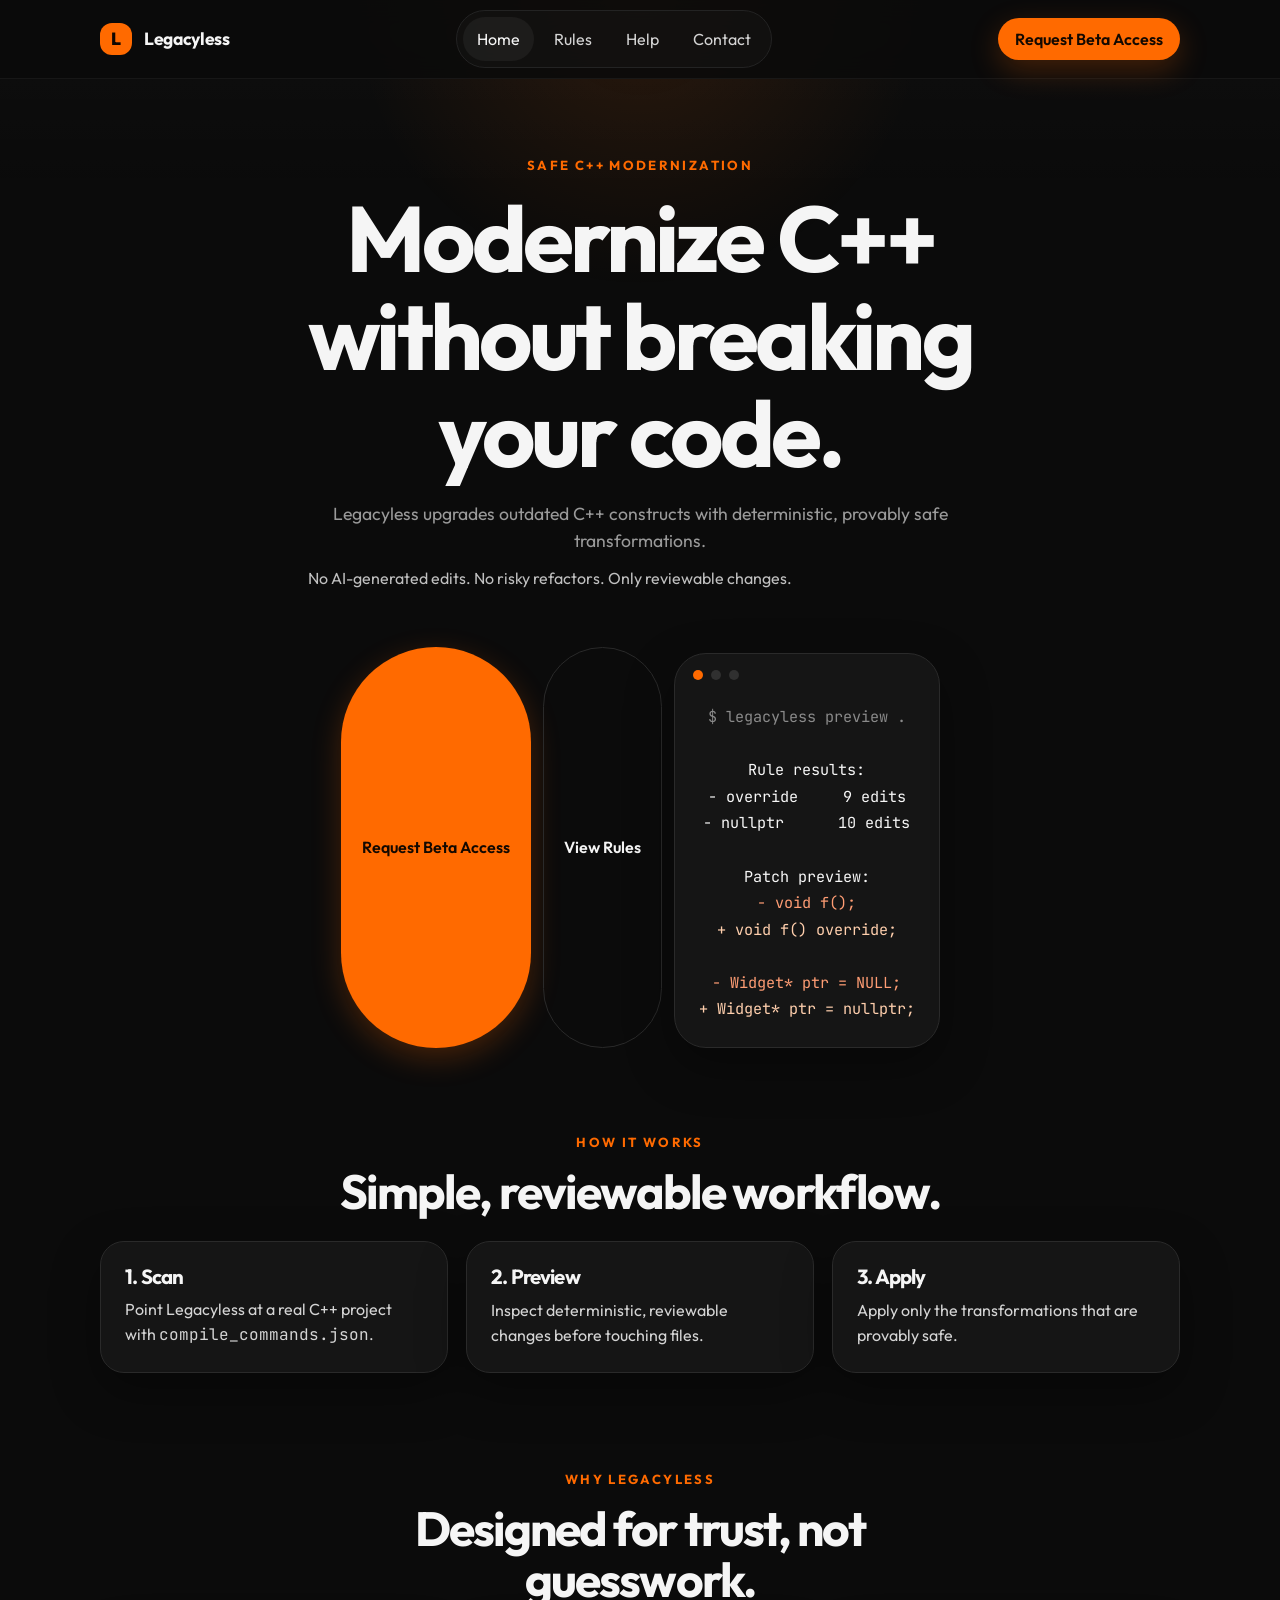
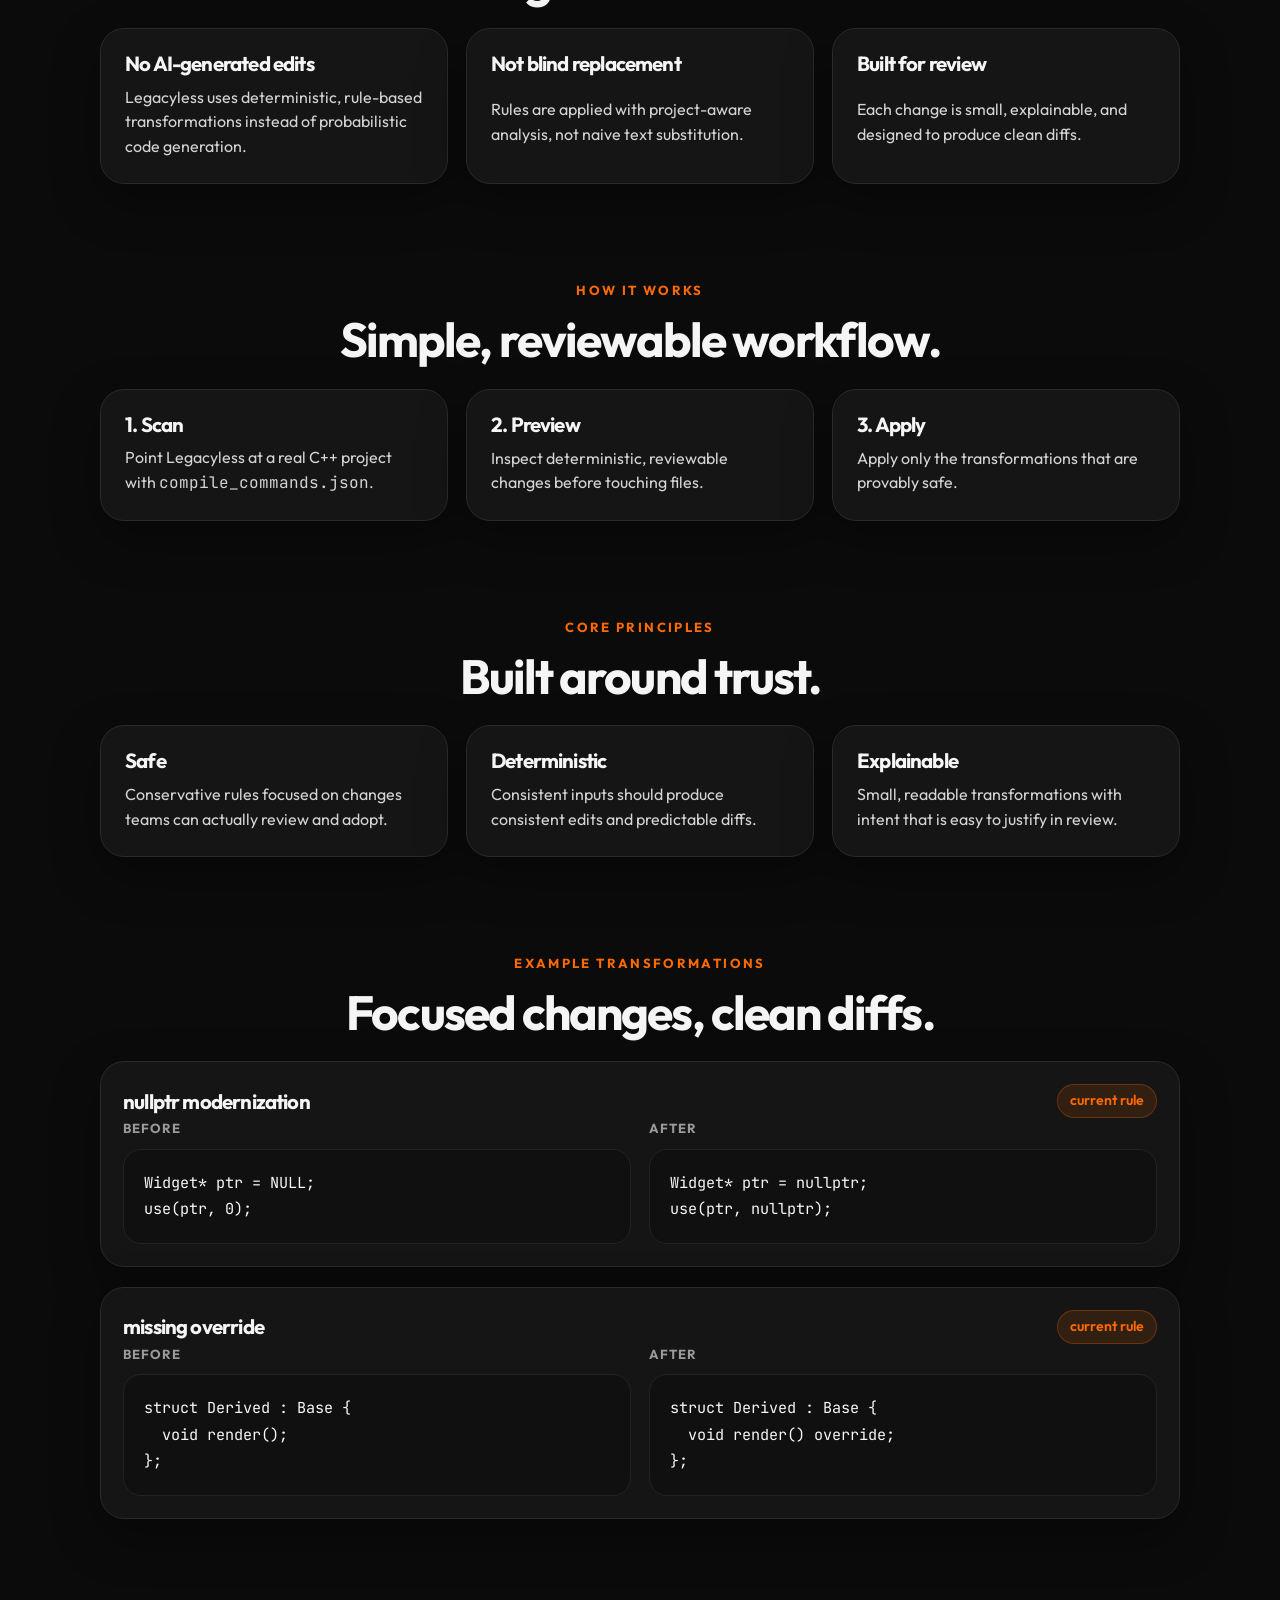
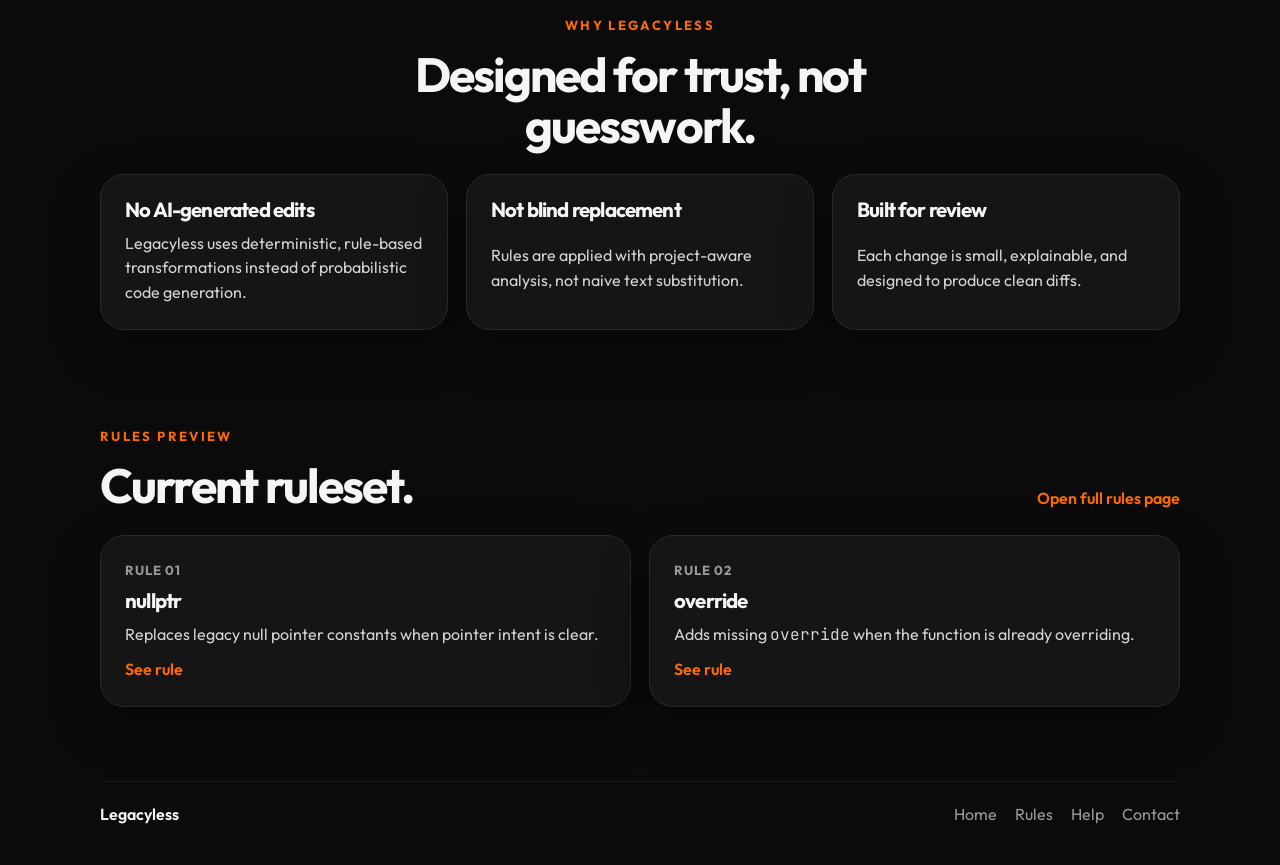
==== index.html @ 506d87e9 "remove comments." ====
<!doctype html>
<html lang="en">

<head>
  <meta charset="utf-8">
  <meta name="viewport" content="width=device-width, initial-scale=1">
  <title>Legacyless | Modernize C++ safely</title>
  <meta name="description"
    content="Legacyless delivers safe, deterministic, explainable C++ modernization for teams that care about trust.">
  <meta name="theme-color" content="#0b0b0b">
  <link rel="preconnect" href="https://fonts.googleapis.com">
  <link rel="preconnect" href="https://fonts.gstatic.com" crossorigin>
  <link
    href="https://fonts.googleapis.com/css2?family=Outfit:wght@400;500;600;700;800&family=JetBrains+Mono:wght@400;500;700&display=swap"
    rel="stylesheet">
  <link rel="stylesheet" href="styles.css">
</head>

<body>
  <div class="site-shell">
    <header class="site-header">
      <div class="container nav-row">
        <a class="brand" href="index.html" aria-label="Legacyless home">
          <span class="brand-mark">L</span>
          <span>Legacyless</span>
        </a>
        <nav class="site-nav" aria-label="Primary">
          <a aria-current="page" href="index.html">Home</a>
          <a href="rules.html">Rules</a>
          <a href="help.html">Help</a>
          <a href="contact.html">Contact</a>
        </nav>
        <a class="button button-primary button-small" href="contact.html">Request Beta Access</a>
      </div>
    </header>

    <main>
      <section class="hero section">
        <div class="container hero-wrap">
          <p class="eyebrow">Safe C++ modernization</p>
          <h1>Modernize C++ without breaking your code.</h1>
          <p class="hero-copy">
            Legacyless upgrades outdated C++ constructs with deterministic, provably safe transformations.
          </p>
          <p class="hero-subcopy">
            No AI-generated edits. No risky refactors. Only reviewable changes.
          </p>
          <div class="hero-actions">
            <div class="hero-actions">
              <a class="button button-primary" href="contact.html">Request Beta Access</a>
              <a class="button button-secondary" href="rules.html">View Rules</a>
            </div>

            <div class="hero-panel">
              <div class="hero-terminal">
                <div class="terminal-bar">
                  <span></span>
                  <span></span>
                  <span></span>
                </div>
                <pre><code><span class="code-dim">$ legacyless preview .</span>

Rule results:
- override     9 edits
- nullptr      10 edits

Patch preview:
<span class="code-remove">- void f();</span>
<span class="code-add">+ void f() override;</span>

<span class="code-remove">- Widget* ptr = NULL;</span>
<span class="code-add">+ Widget* ptr = nullptr;</span></code></pre>
              </div>
            </div>
          </div>
      </section>

      <section class="section">
        <div class="container">
          <div class="section-heading">
            <p class="eyebrow">How it works</p>
            <h2>Simple, reviewable workflow.</h2>
          </div>

          <div class="card-grid card-grid-three">
            <article class="card principle-card">
              <h3>1. Scan</h3>
              <p>Point Legacyless at a real C++ project with <code>compile_commands.json</code>.</p>
            </article>
            <article class="card principle-card">
              <h3>2. Preview</h3>
              <p>Inspect deterministic, reviewable changes before touching files.</p>
            </article>
            <article class="card principle-card">
              <h3>3. Apply</h3>
              <p>Apply only the transformations that are provably safe.</p>
            </article>
          </div>
        </div>
      </section>

      <section class="section">
        <div class="container">
          <div class="section-heading">
            <p class="eyebrow">Why Legacyless</p>
            <h2>Designed for trust, not guesswork.</h2>
          </div>

          <div class="card-grid card-grid-three">
            <article class="card principle-card">
              <h3>No AI-generated edits</h3>
              <p>Legacyless uses deterministic, rule-based transformations instead of probabilistic code generation.</p>
            </article>
            <article class="card principle-card">
              <h3>Not blind replacement</h3>
              <p>Rules are applied with project-aware analysis, not naive text substitution.</p>
            </article>
            <article class="card principle-card">
              <h3>Built for review</h3>
              <p>Each change is small, explainable, and designed to produce clean diffs.</p>
            </article>
          </div>
        </div>
      </section>

      <section class="section">
        <div class="container">
          <div class="section-heading">
            <p class="eyebrow">How it works</p>
            <h2>Simple, reviewable workflow.</h2>
          </div>

          <div class="card-grid card-grid-three">
            <article class="card principle-card">
              <h3>1. Scan</h3>
              <p>Point Legacyless at a real C++ project with <code>compile_commands.json</code>.</p>
            </article>
            <article class="card principle-card">
              <h3>2. Preview</h3>
              <p>Inspect deterministic, reviewable changes before touching files.</p>
            </article>
            <article class="card principle-card">
              <h3>3. Apply</h3>
              <p>Apply only the transformations that are provably safe.</p>
            </article>
          </div>
        </div>
      </section>

      <section class="section">
        <div class="container">
          <div class="section-heading">
            <p class="eyebrow">Core principles</p>
            <h2>Built around trust.</h2>
          </div>

          <div class="card-grid card-grid-three">
            <article class="card principle-card">
              <h3>Safe</h3>
              <p>Conservative rules focused on changes teams can actually review and adopt.</p>
            </article>
            <article class="card principle-card">
              <h3>Deterministic</h3>
              <p>Consistent inputs should produce consistent edits and predictable diffs.</p>
            </article>
            <article class="card principle-card">
              <h3>Explainable</h3>
              <p>Small, readable transformations with intent that is easy to justify in review.</p>
            </article>
          </div>
        </div>
      </section>

      <section class="section">
        <div class="container">
          <div class="section-heading">
            <p class="eyebrow">Example transformations</p>
            <h2>Focused changes, clean diffs.</h2>
          </div>

          <div class="example-stack">
            <article class="code-card">
              <div class="code-card-head">
                <h3>nullptr modernization</h3>
                <span class="pill">current rule</span>
              </div>
              <div class="split-code">
                <div>
                  <p class="code-label">Before</p>
                  <pre><code>Widget* ptr = NULL;
use(ptr, 0);</code></pre>
                </div>
                <div>
                  <p class="code-label">After</p>
                  <pre><code>Widget* ptr = nullptr;
use(ptr, nullptr);</code></pre>
                </div>
              </div>
            </article>

            <article class="code-card">
              <div class="code-card-head">
                <h3>missing override</h3>
                <span class="pill">current rule</span>
              </div>
              <div class="split-code">
                <div>
                  <p class="code-label">Before</p>
                  <pre><code>struct Derived : Base {
  void render();
};</code></pre>
                </div>
                <div>
                  <p class="code-label">After</p>
                  <pre><code>struct Derived : Base {
  void render() override;
};</code></pre>
                </div>
              </div>
            </article>
          </div>
        </div>
      </section>

      <section class="section">
        <div class="container">
          <div class="section-heading">
            <p class="eyebrow">Why Legacyless</p>
            <h2>Designed for trust, not guesswork.</h2>
          </div>

          <div class="card-grid card-grid-three">
            <article class="card principle-card">
              <h3>No AI-generated edits</h3>
              <p>Legacyless uses deterministic, rule-based transformations instead of probabilistic code generation.</p>
            </article>
            <article class="card principle-card">
              <h3>Not blind replacement</h3>
              <p>Rules are applied with project-aware analysis, not naive text substitution.</p>
            </article>
            <article class="card principle-card">
              <h3>Built for review</h3>
              <p>Each change is small, explainable, and designed to produce clean diffs.</p>
            </article>
          </div>
        </div>
      </section>

      <section class="section">
        <div class="container">
          <div class="section-heading section-heading-row">
            <div>
              <p class="eyebrow">Rules preview</p>
              <h2>Current ruleset.</h2>
            </div>
            <a class="text-link" href="rules.html">Open full rules page</a>
          </div>

          <div class="card-grid card-grid-two">
            <article class="card rule-card">
              <p class="rule-kicker">Rule 01</p>
              <h3>nullptr</h3>
              <p>Replaces legacy null pointer constants when pointer intent is clear.</p>
              <a class="text-link" href="rules.html">See rule</a>
            </article>
            <article class="card rule-card">
              <p class="rule-kicker">Rule 02</p>
              <h3>override</h3>
              <p>Adds missing <code>override</code> when the function is already overriding.</p>
              <a class="text-link" href="rules.html">See rule</a>
            </article>
          </div>
        </div>
      </section>
    </main>

    <footer class="site-footer">
      <div class="container footer-row">
        <p>Legacyless</p>
        <div class="footer-links">
          <a href="index.html">Home</a>
          <a href="rules.html">Rules</a>
          <a href="help.html">Help</a>
          <a href="contact.html">Contact</a>
        </div>
      </div>
    </footer>
  </div>
</body>

</html>
---- styles.css ----
:root {
  color-scheme: dark;
  --bg: #0b0b0b;
  --bg-soft: #121212;
  --panel: #151515;
  --panel-strong: #1b1b1b;
  --border: #2a2a2a;
  --border-soft: #232323;
  --text: #f5f5f5;
  --text-soft: #d4d4d4;
  --muted: #9a9a9a;
  --accent: #ff6a00;
  --accent-soft: rgba(255, 106, 0, 0.12);
  --accent-border: rgba(255, 106, 0, 0.28);
  --shadow: 0 18px 48px rgba(0, 0, 0, 0.35);
  --radius-xl: 32px;
  --radius-lg: 24px;
  --radius-md: 18px;
  --radius-sm: 14px;
  --container: min(1080px, calc(100vw - 40px));
}

*,
*::before,
*::after {
  box-sizing: border-box;
}

html {
  scroll-behavior: smooth;
}

body {
  margin: 0;
  min-width: 320px;
  background: var(--bg);
  color: var(--text);
  font-family: "Outfit", "Segoe UI", sans-serif;
  line-height: 1.55;
}

body::before {
  content: "";
  position: fixed;
  inset: 0;
  pointer-events: none;
  background:
    radial-gradient(circle at top center, rgba(255, 106, 0, 0.12), transparent 26%),
    linear-gradient(180deg, rgba(255, 255, 255, 0.02), transparent 22%);
  z-index: -1;
}

a {
  color: inherit;
  text-decoration: none;
  transition: color 160ms ease, background-color 160ms ease, border-color 160ms ease, transform 160ms ease, box-shadow 160ms ease;
}

code,
pre {
  font-family: "JetBrains Mono", Consolas, monospace;
  font-variant-ligatures: none;
}

.site-shell {
  min-height: 100vh;
}

.container {
  width: var(--container);
  margin: 0 auto;
}

.section {
  padding: 48px 0;
}

.site-header {
  position: sticky;
  top: 0;
  z-index: 30;
  background: rgba(11, 11, 11, 0.88);
  backdrop-filter: blur(14px);
  border-bottom: 1px solid rgba(255, 255, 255, 0.05);
}

.nav-row {
  display: flex;
  align-items: center;
  justify-content: space-between;
  gap: 24px;
  min-height: 78px;
}

.brand {
  display: inline-flex;
  align-items: center;
  gap: 12px;
  font-weight: 700;
  font-size: 1.1rem;
  letter-spacing: -0.02em;
}

.brand-mark {
  display: inline-grid;
  place-items: center;
  width: 2rem;
  height: 2rem;
  border-radius: 12px;
  background: var(--accent);
  color: #100700;
  font-weight: 800;
}

.site-nav {
  display: flex;
  align-items: center;
  gap: 6px;
  padding: 6px;
  border: 1px solid var(--border-soft);
  border-radius: 999px;
  background: rgba(255, 255, 255, 0.02);
}

.site-nav a {
  padding: 10px 14px;
  border-radius: 999px;
  color: var(--text-soft);
}

.site-nav a:hover,
.site-nav a[aria-current="page"] {
  background: rgba(255, 255, 255, 0.05);
  color: var(--text);
}

.button {
  display: inline-flex;
  align-items: center;
  justify-content: center;
  min-height: 50px;
  padding: 0 20px;
  border-radius: 999px;
  border: 1px solid transparent;
  font-weight: 600;
}

.button:hover {
  transform: translateY(-1px);
}

.button-small {
  min-height: 42px;
  padding: 0 16px;
}

.button-primary {
  background: var(--accent);
  color: #130900;
  box-shadow: 0 10px 30px rgba(255, 106, 0, 0.24);
}

.button-primary:hover {
  box-shadow: 0 14px 36px rgba(255, 106, 0, 0.3);
}

.button-secondary {
  background: transparent;
  color: var(--text);
  border-color: var(--border);
}

.button-secondary:hover {
  border-color: var(--accent-border);
  background: rgba(255, 255, 255, 0.03);
}

.hero {
  padding: 76px 0 36px;
}

.hero-wrap,
.page-hero-inner {
  max-width: 820px;
  margin: 0 auto;
  text-align: center;
}

.hero-subcopy {
  margin-top: 0.75rem;
  max-width: 40rem;
  opacity: 0.9;
}

.page-hero {
  padding: 72px 0 28px;
}

.eyebrow {
  margin: 0 0 14px;
  color: var(--accent);
  font-size: 0.82rem;
  font-weight: 700;
  letter-spacing: 0.18em;
  text-transform: uppercase;
}

h1,
h2,
h3 {
  margin: 0;
  line-height: 1.05;
  letter-spacing: -0.04em;
}

h1 {
  font-size: clamp(3.3rem, 8vw, 5.8rem);
}

h2 {
  font-size: clamp(2rem, 5vw, 3rem);
}

h3 {
  font-size: 1.28rem;
}

p {
  margin: 0;
  color: var(--text-soft);
}

.hero-copy,
.page-copy {
  max-width: 620px;
  margin: 18px auto 0;
  font-size: 1.1rem;
  color: var(--muted);
}

.hero-actions {
  display: flex;
  justify-content: center;
  flex-wrap: wrap;
  gap: 12px;
  margin-top: 28px;
}

.hero-panel {
  margin-top: 34px;
}

.hero-terminal,
.code-card,
.card,
.tabs-shell,
.tab-panel,
.mini-card,
.bullet-card {
  border: 1px solid var(--border);
  background: var(--panel);
  box-shadow: var(--shadow);
}

.hero-terminal,
.card,
.tabs-shell,
.tab-panel {
  border-radius: var(--radius-xl);
}

.terminal-bar {
  display: flex;
  gap: 8px;
  padding: 16px 18px 0;
}

.terminal-bar span {
  width: 10px;
  height: 10px;
  border-radius: 999px;
  background: #303030;
}

.terminal-bar span:first-child {
  background: var(--accent);
}

pre {
  margin: 0;
  padding: 24px;
  overflow: auto;
  color: #f7f7f7;
  font-size: 0.95rem;
  line-height: 1.75;
}

.code-dim {
  color: #8a8a8a;
}

.code-remove {
  color: #ff9d74;
}

.code-add {
  color: #ffcfad;
}

.section-heading {
  max-width: 660px;
  margin: 0 auto 24px;
  text-align: center;
}

.section-heading-row {
  display: flex;
  align-items: end;
  justify-content: space-between;
  gap: 16px;
  max-width: none;
  text-align: left;
}

.text-link {
  color: var(--accent);
  font-weight: 600;
}

.text-link:hover {
  color: #ff8b3d;
}

.card-grid,
.split-code,
.mini-grid,
.contact-grid,
.stack-grid,
.bullet-grid {
  display: grid;
  gap: 18px;
}

.card-grid-three,
.mini-grid,
.bullet-grid {
  grid-template-columns: repeat(3, minmax(0, 1fr));
}

.card-grid-two,
.contact-grid,
.split-code {
  grid-template-columns: repeat(2, minmax(0, 1fr));
}

.card,
.content-card,
.contact-card {
  padding: 24px;
  border-radius: var(--radius-lg);
}

.principle-card,
.rule-card,
.contact-card,
.content-card {
  display: grid;
  gap: 10px;
}

.card:hover,
.mini-card:hover,
.bullet-card:hover,
.tab-button:hover {
  border-color: var(--accent-border);
}

.example-stack {
  display: grid;
  gap: 20px;
}

.code-card {
  padding: 22px;
  border-radius: var(--radius-lg);
}

.code-card-head,
.tab-panel-head,
.content-card-head,
.footer-row {
  display: flex;
  align-items: center;
  justify-content: space-between;
  gap: 12px;
}

.pill {
  display: inline-flex;
  align-items: center;
  min-height: 34px;
  padding: 0 12px;
  border-radius: 999px;
  background: var(--accent-soft);
  border: 1px solid var(--accent-border);
  color: var(--accent);
  font-size: 0.88rem;
  font-weight: 600;
}

.code-label,
.mini-label,
.rule-kicker {
  color: var(--muted);
  font-size: 0.82rem;
  font-weight: 700;
  letter-spacing: 0.08em;
  text-transform: uppercase;
}

.code-card pre,
.command-block pre {
  margin-top: 10px;
  padding: 20px;
  border-radius: var(--radius-md);
  background: #101010;
  border: 1px solid #232323;
}

.split-code > div,
.command-block {
  min-width: 0;
}

.tabs-shell {
  padding: 18px;
}

.tab-list {
  display: flex;
  gap: 10px;
  margin-bottom: 18px;
}

.tab-button {
  appearance: none;
  border: 1px solid var(--border);
  background: var(--bg-soft);
  color: var(--text-soft);
  padding: 12px 18px;
  border-radius: 999px;
  font: inherit;
  font-weight: 600;
  cursor: pointer;
  transition: color 160ms ease, background-color 160ms ease, border-color 160ms ease;
}

.tab-button.is-active {
  background: var(--accent);
  border-color: var(--accent);
  color: #130900;
}

.tab-panel {
  padding: 26px;
}

.tab-panel:not(.is-active) {
  display: none;
}

.tab-copy {
  max-width: 640px;
  margin: 12px 0 20px;
}

.mini-card,
.bullet-card {
  padding: 18px;
  border-radius: var(--radius-md);
  background: var(--panel-strong);
}

.site-footer {
  padding: 26px 0 38px;
}

.footer-row {
  padding-top: 20px;
  border-top: 1px solid rgba(255, 255, 255, 0.06);
}

.footer-row p {
  color: var(--text);
  font-weight: 600;
}

.footer-links {
  display: flex;
  flex-wrap: wrap;
  gap: 18px;
}

.footer-links a {
  color: var(--muted);
}

.footer-links a:hover {
  color: var(--text);
}

@media (max-width: 920px) {
  .nav-row,
  .section-heading-row,
  .code-card-head,
  .tab-panel-head,
  .content-card-head,
  .footer-row {
    flex-direction: column;
    align-items: flex-start;
  }

  .nav-row {
    padding: 14px 0;
  }

  .site-nav {
    width: 100%;
    justify-content: center;
  }

  .card-grid-three,
  .card-grid-two,
  .contact-grid,
  .split-code,
  .mini-grid,
  .bullet-grid {
    grid-template-columns: 1fr;
  }
}

@media (max-width: 620px) {
  :root {
    --container: min(1080px, calc(100vw - 24px));
  }

  .hero,
  .page-hero {
    padding-top: 56px;
  }

  .section {
    padding: 34px 0;
  }

  .site-nav {
    flex-wrap: wrap;
  }

  .site-nav a {
    padding: 9px 12px;
  }

  .card,
  .code-card,
  .tab-panel,
  .tabs-shell {
    padding: 18px;
  }

  .tab-list {
    flex-wrap: wrap;
  }
}
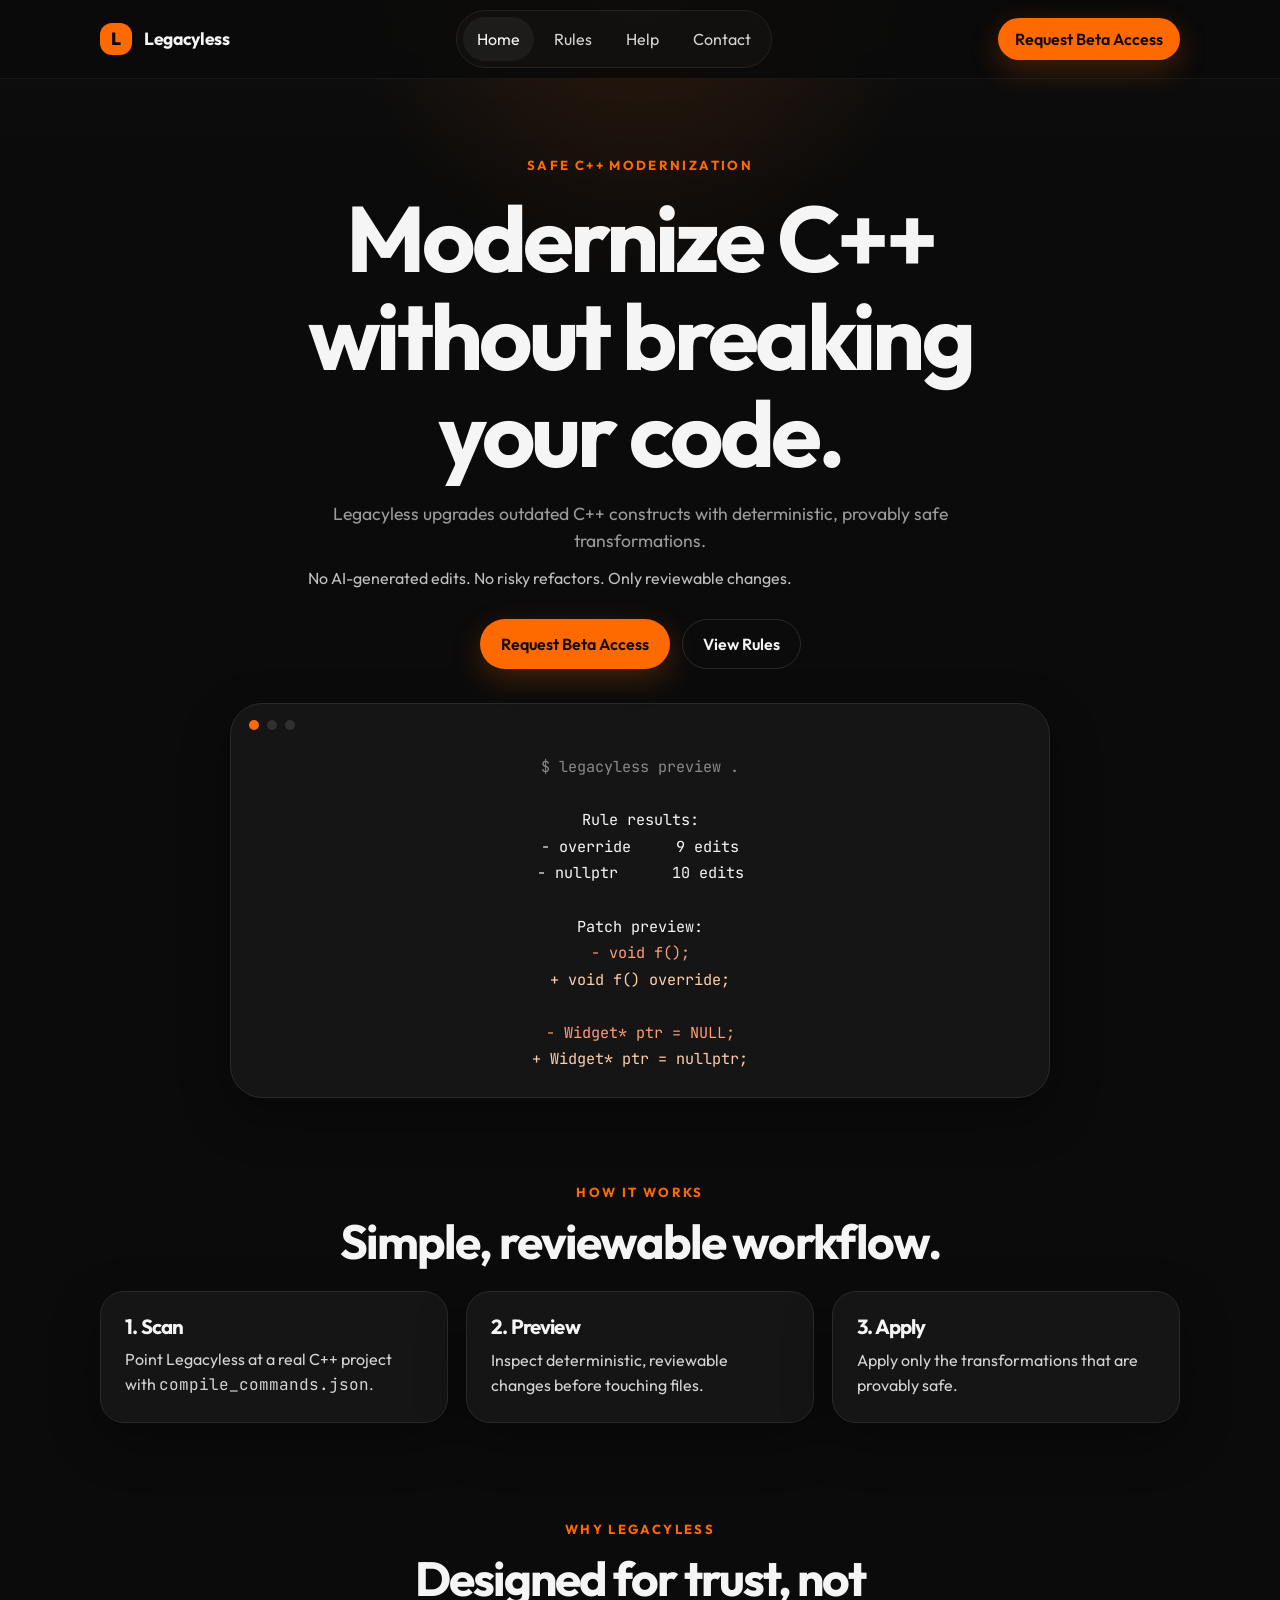
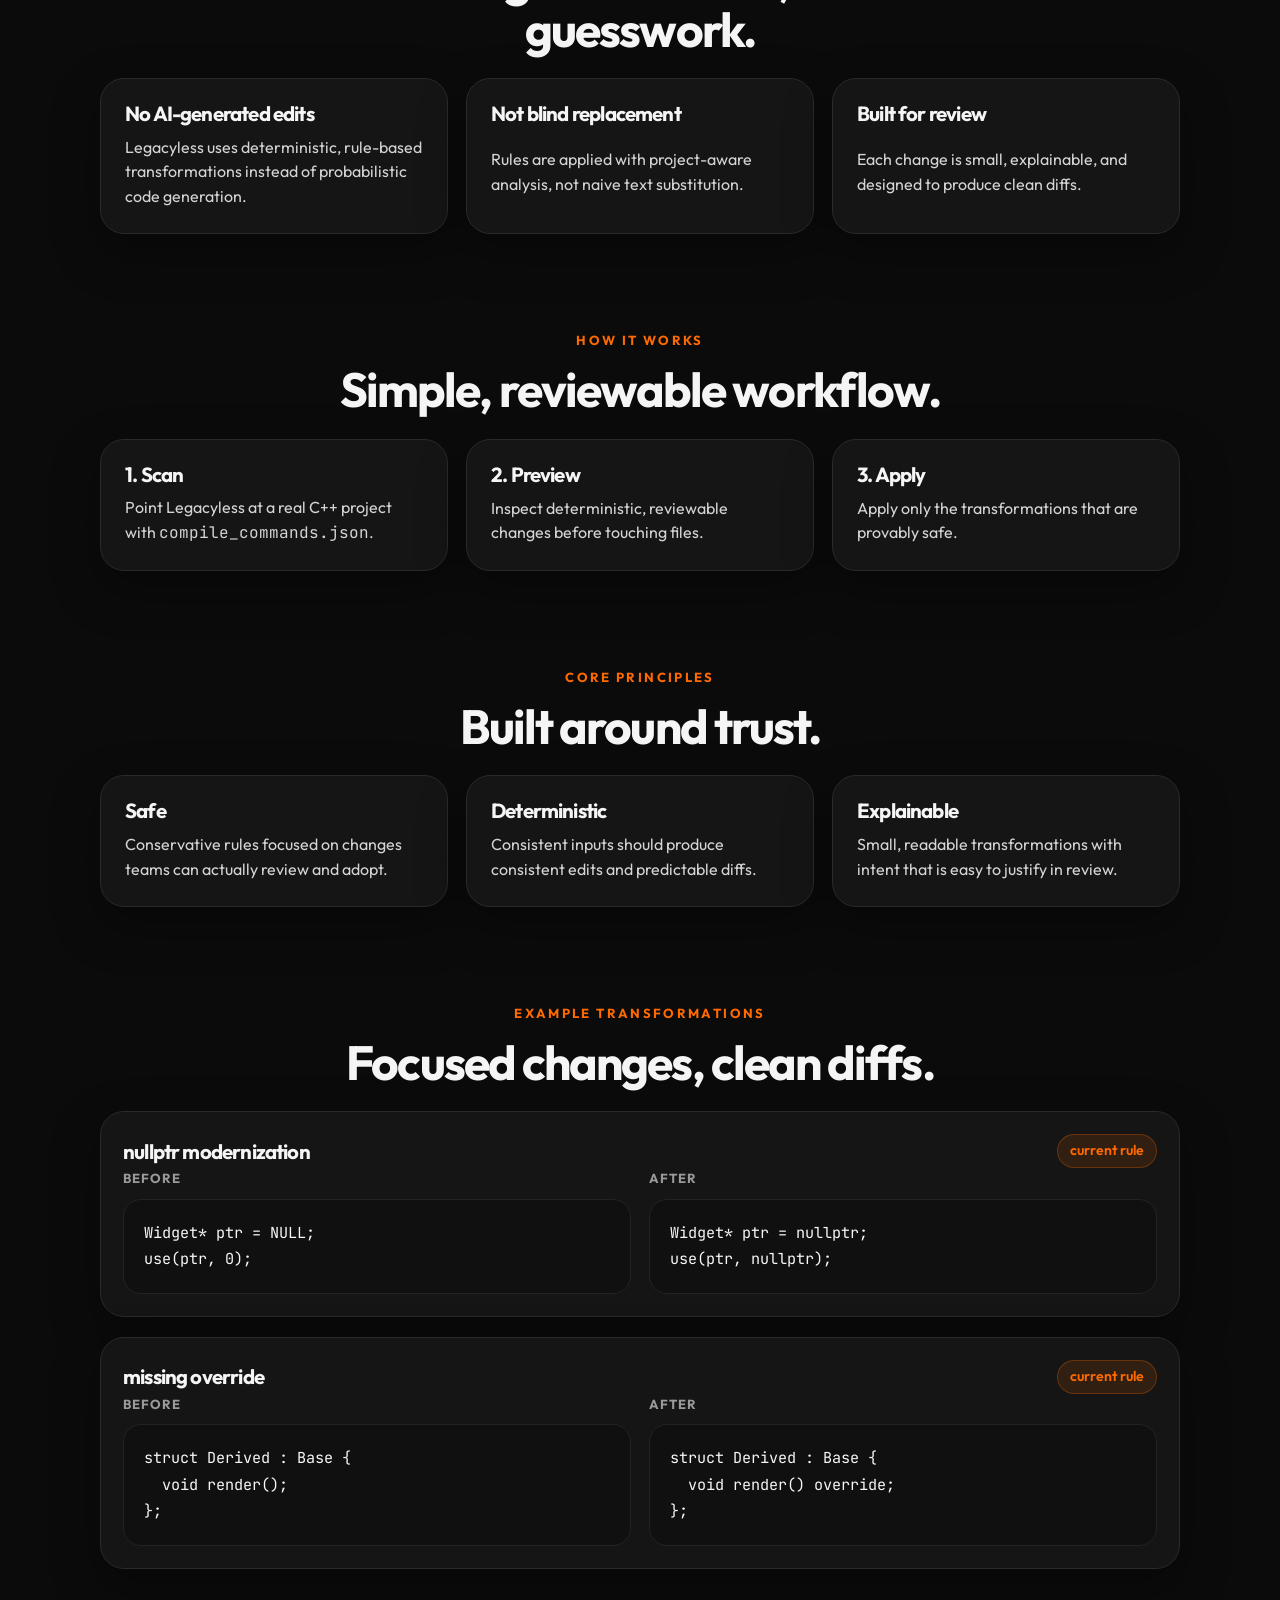
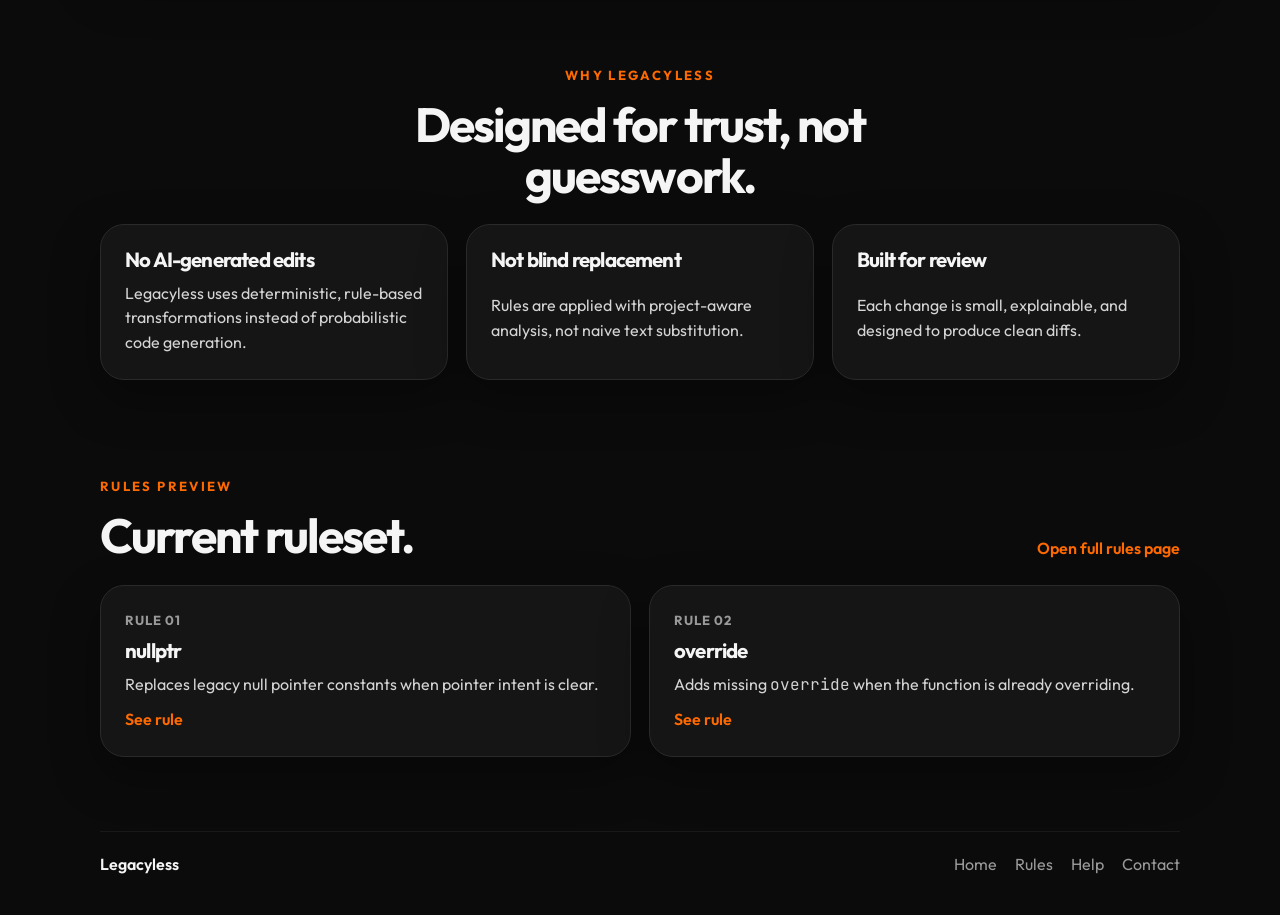
==== commit f9d53b3b: "Update broken div." ====
--- a/index.html
+++ b/index.html
@@ -45,20 +45,20 @@
           <p class="hero-subcopy">
             No AI-generated edits. No risky refactors. Only reviewable changes.
           </p>
+
           <div class="hero-actions">
-            <div class="hero-actions">
-              <a class="button button-primary" href="contact.html">Request Beta Access</a>
-              <a class="button button-secondary" href="rules.html">View Rules</a>
-            </div>
-
-            <div class="hero-panel">
-              <div class="hero-terminal">
-                <div class="terminal-bar">
-                  <span></span>
-                  <span></span>
-                  <span></span>
-                </div>
-                <pre><code><span class="code-dim">$ legacyless preview .</span>
+            <a class="button button-primary" href="contact.html">Request Beta Access</a>
+            <a class="button button-secondary" href="rules.html">View Rules</a>
+          </div>
+
+          <div class="hero-panel">
+            <div class="hero-terminal">
+              <div class="terminal-bar">
+                <span></span>
+                <span></span>
+                <span></span>
+              </div>
+              <pre><code><span class="code-dim">$ legacyless preview .</span>
 
 Rule results:
 - override     9 edits
@@ -70,9 +70,9 @@
 
 <span class="code-remove">- Widget* ptr = NULL;</span>
 <span class="code-add">+ Widget* ptr = nullptr;</span></code></pre>
-              </div>
             </div>
           </div>
+        </div>
       </section>
 
       <section class="section">
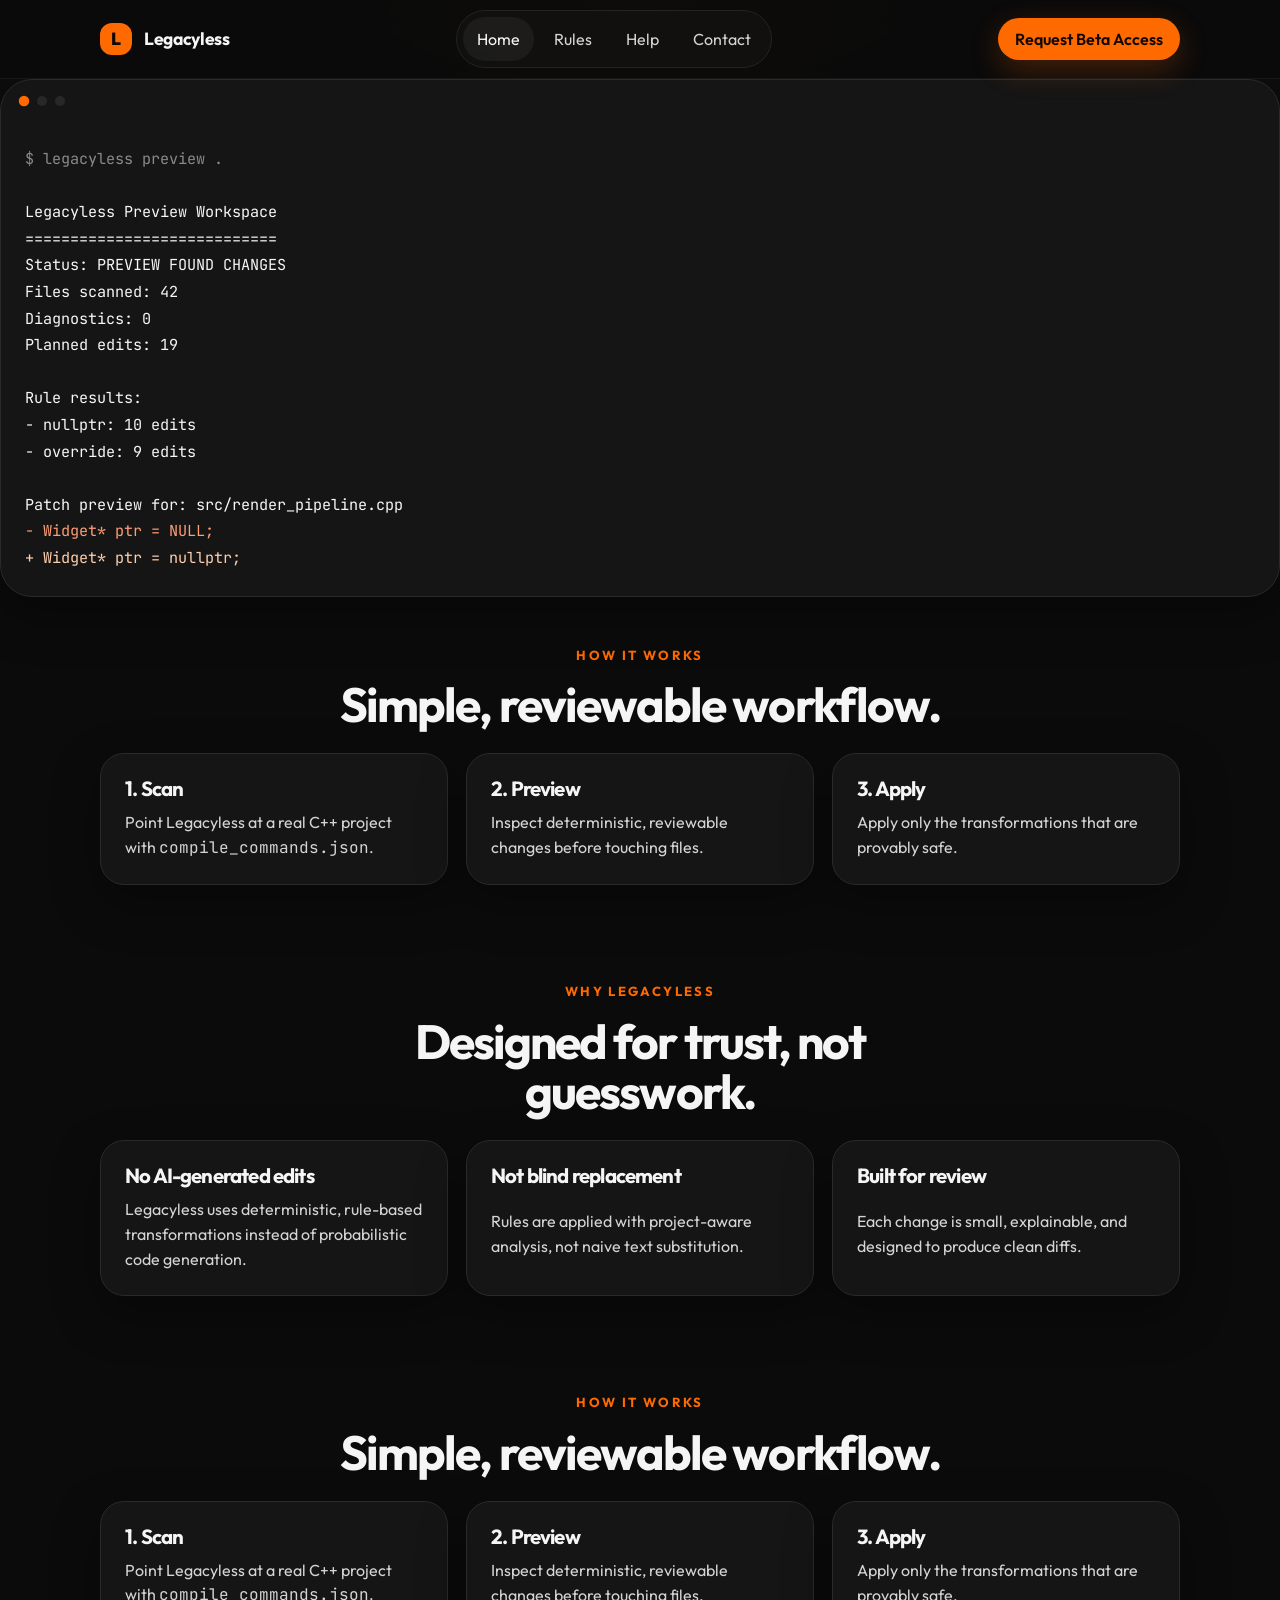
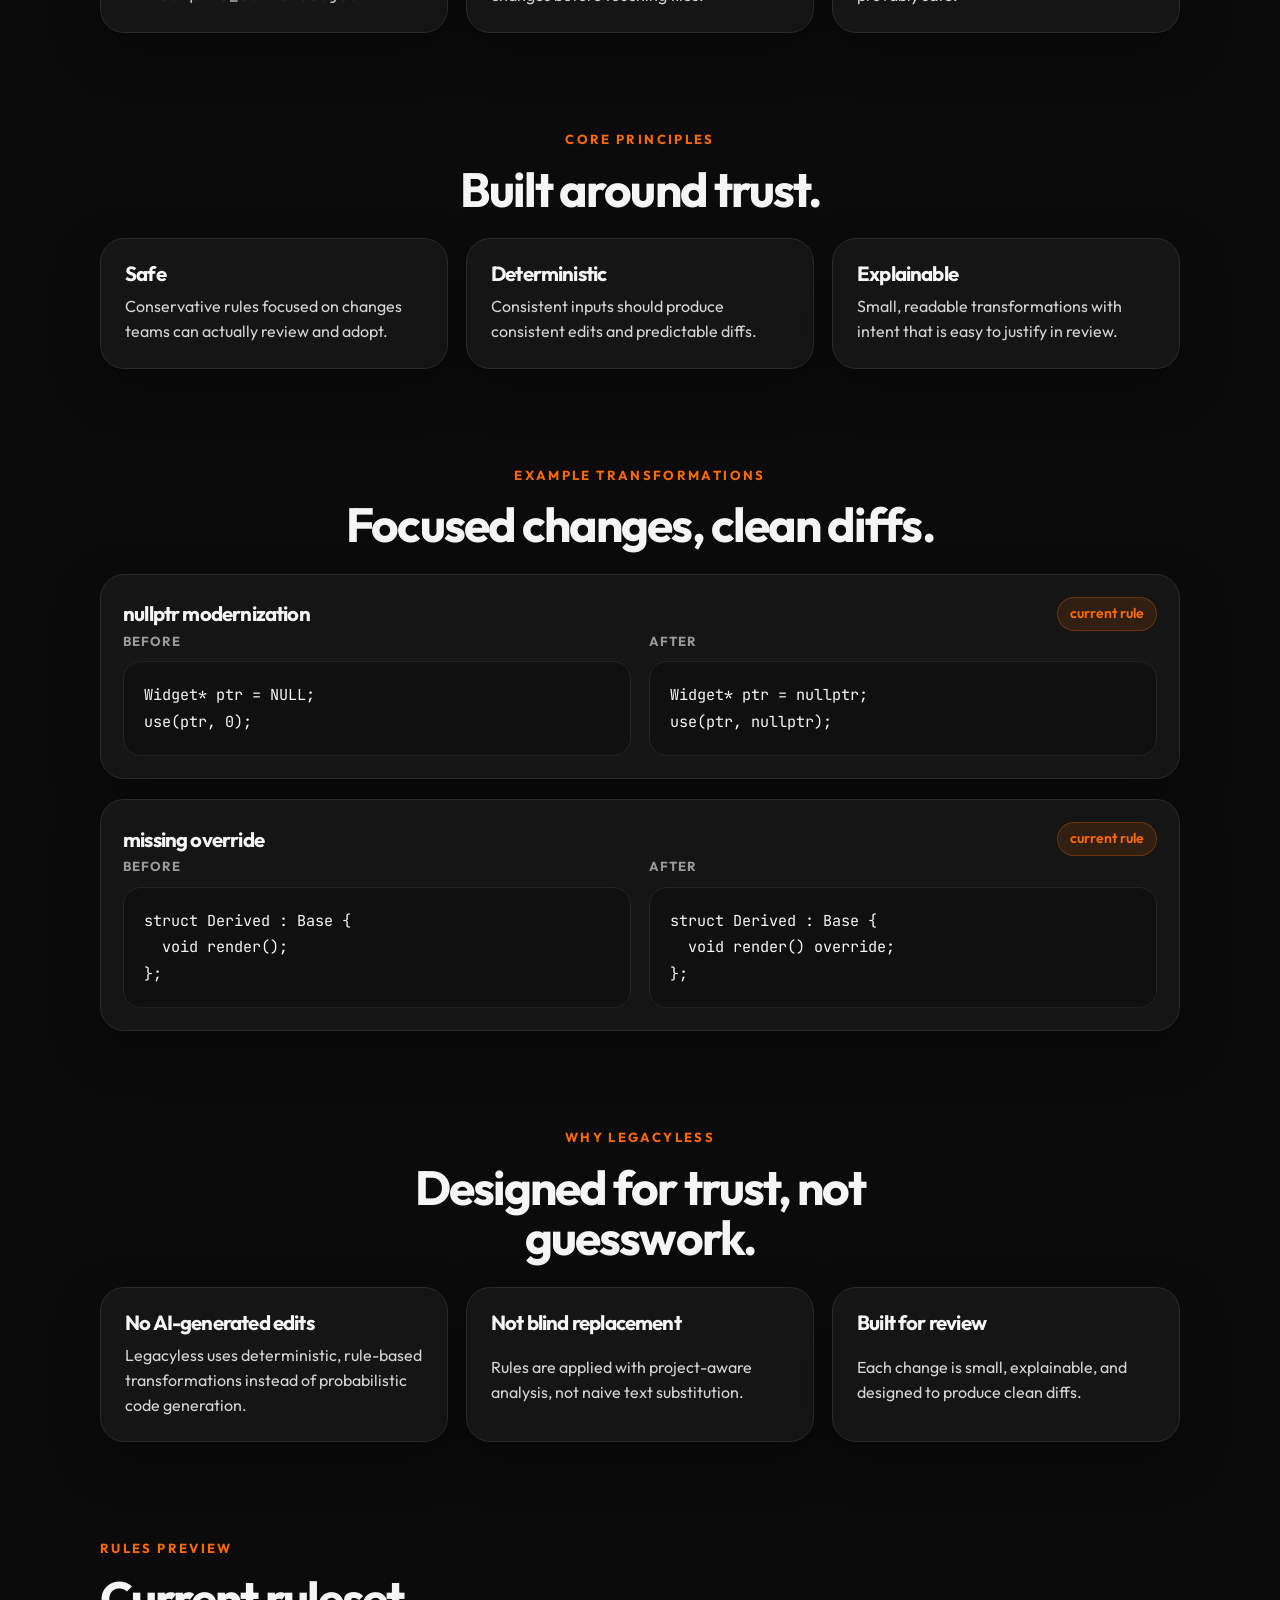
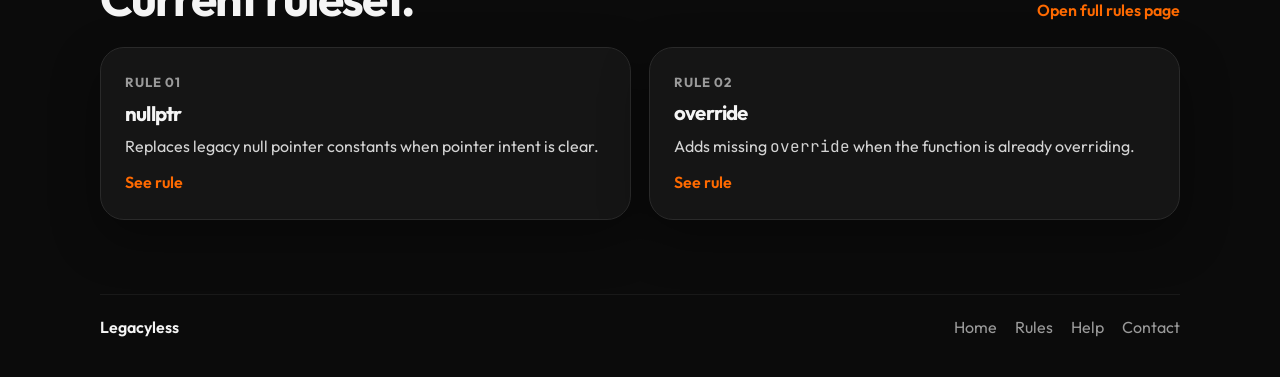
==== commit 1e2415c4: "Add live sliding window with previous." ====
--- a/index.html
+++ b/index.html
@@ -35,45 +35,65 @@
     </header>
 
     <main>
-      <section class="hero section">
-        <div class="container hero-wrap">
-          <p class="eyebrow">Safe C++ modernization</p>
-          <h1>Modernize C++ without breaking your code.</h1>
-          <p class="hero-copy">
-            Legacyless upgrades outdated C++ constructs with deterministic, provably safe transformations.
-          </p>
-          <p class="hero-subcopy">
-            No AI-generated edits. No risky refactors. Only reviewable changes.
-          </p>
-
-          <div class="hero-actions">
-            <a class="button button-primary" href="contact.html">Request Beta Access</a>
-            <a class="button button-secondary" href="rules.html">View Rules</a>
-          </div>
-
-          <div class="hero-panel">
-            <div class="hero-terminal">
-              <div class="terminal-bar">
-                <span></span>
-                <span></span>
-                <span></span>
-              </div>
-              <pre><code><span class="code-dim">$ legacyless preview .</span>
+      <div class="hero-terminal">
+        <div class="terminal-bar">
+          <span class="terminal-dot is-active" data-dot="0"></span>
+          <span class="terminal-dot" data-dot="1"></span>
+          <span class="terminal-dot" data-dot="2"></span>
+        </div>
+
+        <div class="terminal-slides">
+          <div class="terminal-slide is-active" data-slide="0">
+            <pre><code><span class="code-dim">$ legacyless preview .</span>
+
+Legacyless Preview Workspace
+============================
+Status: PREVIEW FOUND CHANGES
+Files scanned: 42
+Diagnostics: 0
+Planned edits: 19
 
 Rule results:
-- override     9 edits
-- nullptr      10 edits
-
-Patch preview:
-<span class="code-remove">- void f();</span>
-<span class="code-add">+ void f() override;</span>
-
+- nullptr: 10 edits
+- override: 9 edits
+
+Patch preview for: src/render_pipeline.cpp
 <span class="code-remove">- Widget* ptr = NULL;</span>
 <span class="code-add">+ Widget* ptr = nullptr;</span></code></pre>
-            </div>
-          </div>
-        </div>
-      </section>
+          </div>
+
+          <div class="terminal-slide" data-slide="1">
+            <pre><code><span class="code-dim">$ legacyless apply src/render_pipeline.cpp --report-json</span>
+
+Legacyless Apply Current File
+=============================
+Status: APPLY SUCCESS
+File: src/render_pipeline.cpp
+Diagnostics: 0
+Applied edits: 4
+Verification: clean
+
+Rule results:
+- override: 3 edits
+- nullptr: 1 edit
+
+JSON report used for summary output.</code></pre>
+          </div>
+
+          <div class="terminal-slide" data-slide="2">
+            <pre><code><span class="code-dim">// deterministic, reviewable diff</span>
+struct Renderer : BaseRenderer {
+<span class="code-remove">-   void flush();</span>
+<span class="code-add">+   void flush() override;</span>
+};
+
+<span class="code-remove">- Connection* current = NULL;</span>
+<span class="code-add">+ Connection* current = nullptr;</span>
+
+<span class="code-dim">// same input -> same output</span></code></pre>
+          </div>
+        </div>
+      </div>
 
       <section class="section">
         <div class="container">
@@ -286,6 +306,8 @@
       </div>
     </footer>
   </div>
+
+  <script src="script.js"></script>
 </body>
 
 </html>
--- a/styles.css
+++ b/styles.css
@@ -192,6 +192,55 @@
   opacity: 0.9;
 }
 
+.hero-terminal {
+  position: relative;
+}
+
+.terminal-bar {
+  display: flex;
+  gap: 0.5rem;
+  align-items: center;
+  margin-bottom: 1rem;
+}
+
+.terminal-dot {
+  width: 0.7rem;
+  height: 0.7rem;
+  border-radius: 999px;
+  background: #3a3a3a;
+  opacity: 0.7;
+  transition: opacity 0.2s ease, transform 0.2s ease, background 0.2s ease;
+}
+
+.terminal-dot.is-active {
+  background: #ff7a00;
+  opacity: 1;
+  transform: scale(1.05);
+}
+
+.terminal-slides {
+  position: relative;
+  min-height: 320px;
+}
+
+.terminal-slide {
+  position: absolute;
+  inset: 0;
+  opacity: 0;
+  pointer-events: none;
+  transition: opacity 0.35s ease;
+}
+
+.terminal-slide.is-active {
+  display: block;
+}
+
+.terminal-slide.is-active {
+  opacity: 1;
+  pointer-events: auto;
+  position: relative;
+}
+
 .page-hero {
   padding: 72px 0 28px;
 }
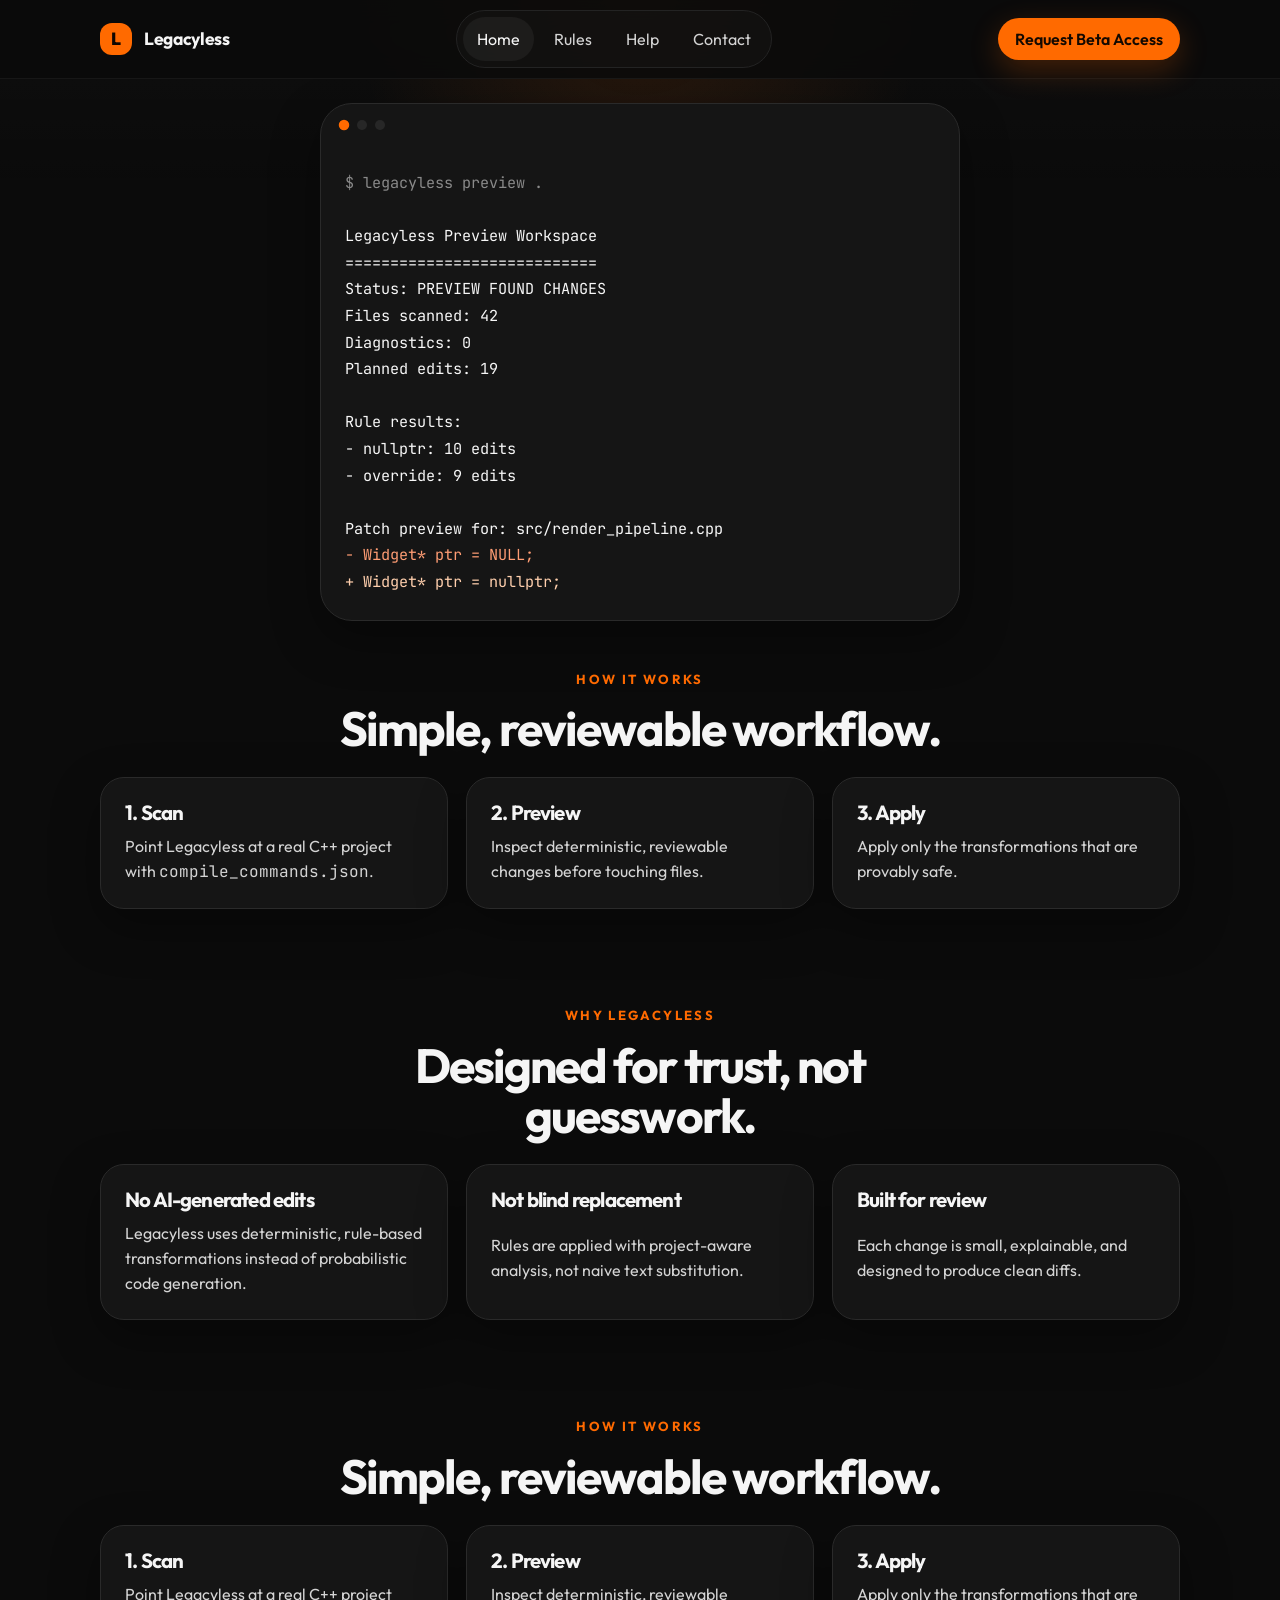
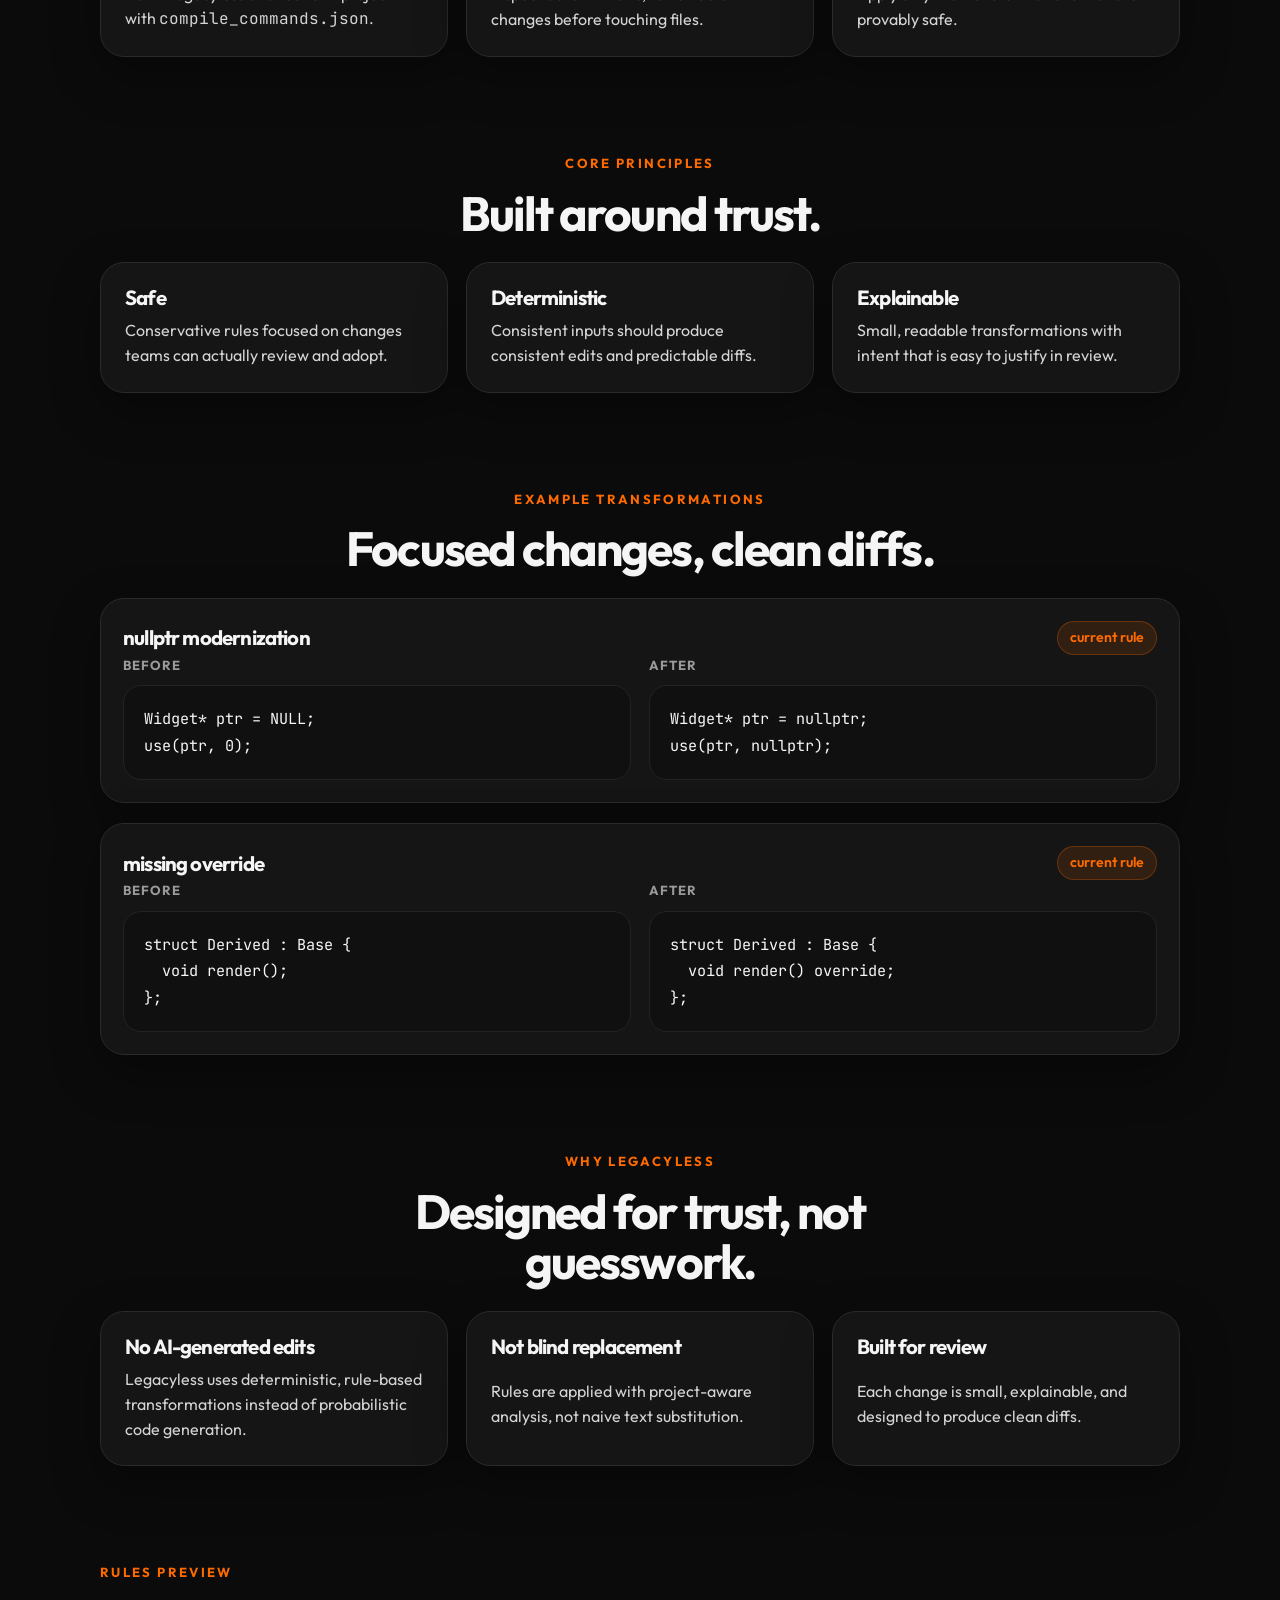
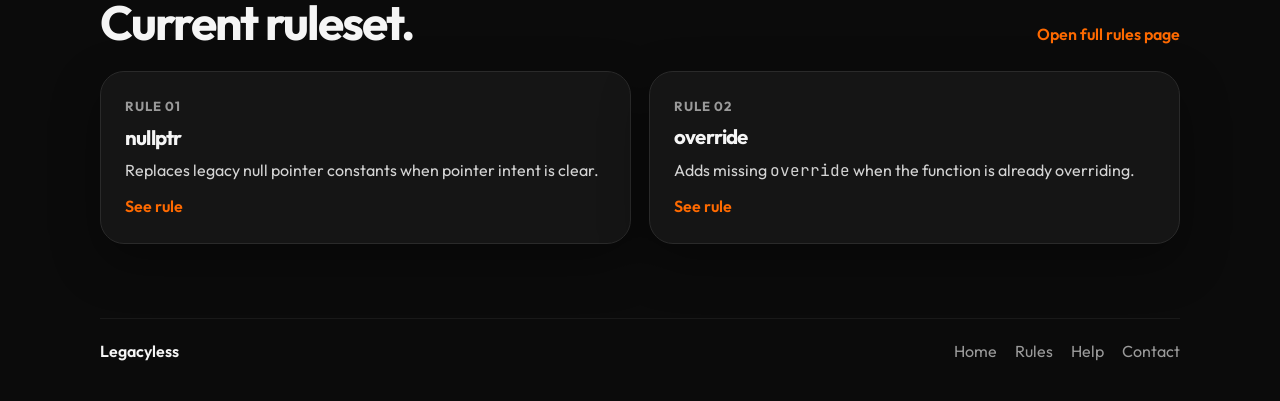
==== commit 81e7fc80: "Update preview window bugs." ====
--- a/index.html
+++ b/index.html
@@ -37,7 +37,7 @@
     <main>
       <div class="hero-terminal">
         <div class="terminal-bar">
-          <span class="terminal-dot is-active" data-dot="0"></span>
+          <span class="terminal-dot" data-dot="0"></span>
           <span class="terminal-dot" data-dot="1"></span>
           <span class="terminal-dot" data-dot="2"></span>
         </div>
--- a/styles.css
+++ b/styles.css
@@ -193,7 +193,17 @@
 }
 
 .hero-terminal {
-  position: relative;
+  max-width: 640px;
+  margin-top: 1.5rem;
+  margin-left: auto;
+  margin-right: auto;
+
+  border-radius: 12px;
+  overflow: hidden;
+}
+
+.hero-terminal pre {
+  margin: 0;
 }
 
 .terminal-bar {
@@ -210,6 +220,7 @@
   background: #3a3a3a;
   opacity: 0.7;
   transition: opacity 0.2s ease, transform 0.2s ease, background 0.2s ease;
+  cursor: pointer;
 }
 
 .terminal-dot.is-active {
@@ -224,11 +235,7 @@
 }
 
 .terminal-slide {
-  position: absolute;
-  inset: 0;
-  opacity: 0;
-  pointer-events: none;
-  transition: opacity 0.35s ease;
+  display: none;
 }
 
 .terminal-slide.is-active {
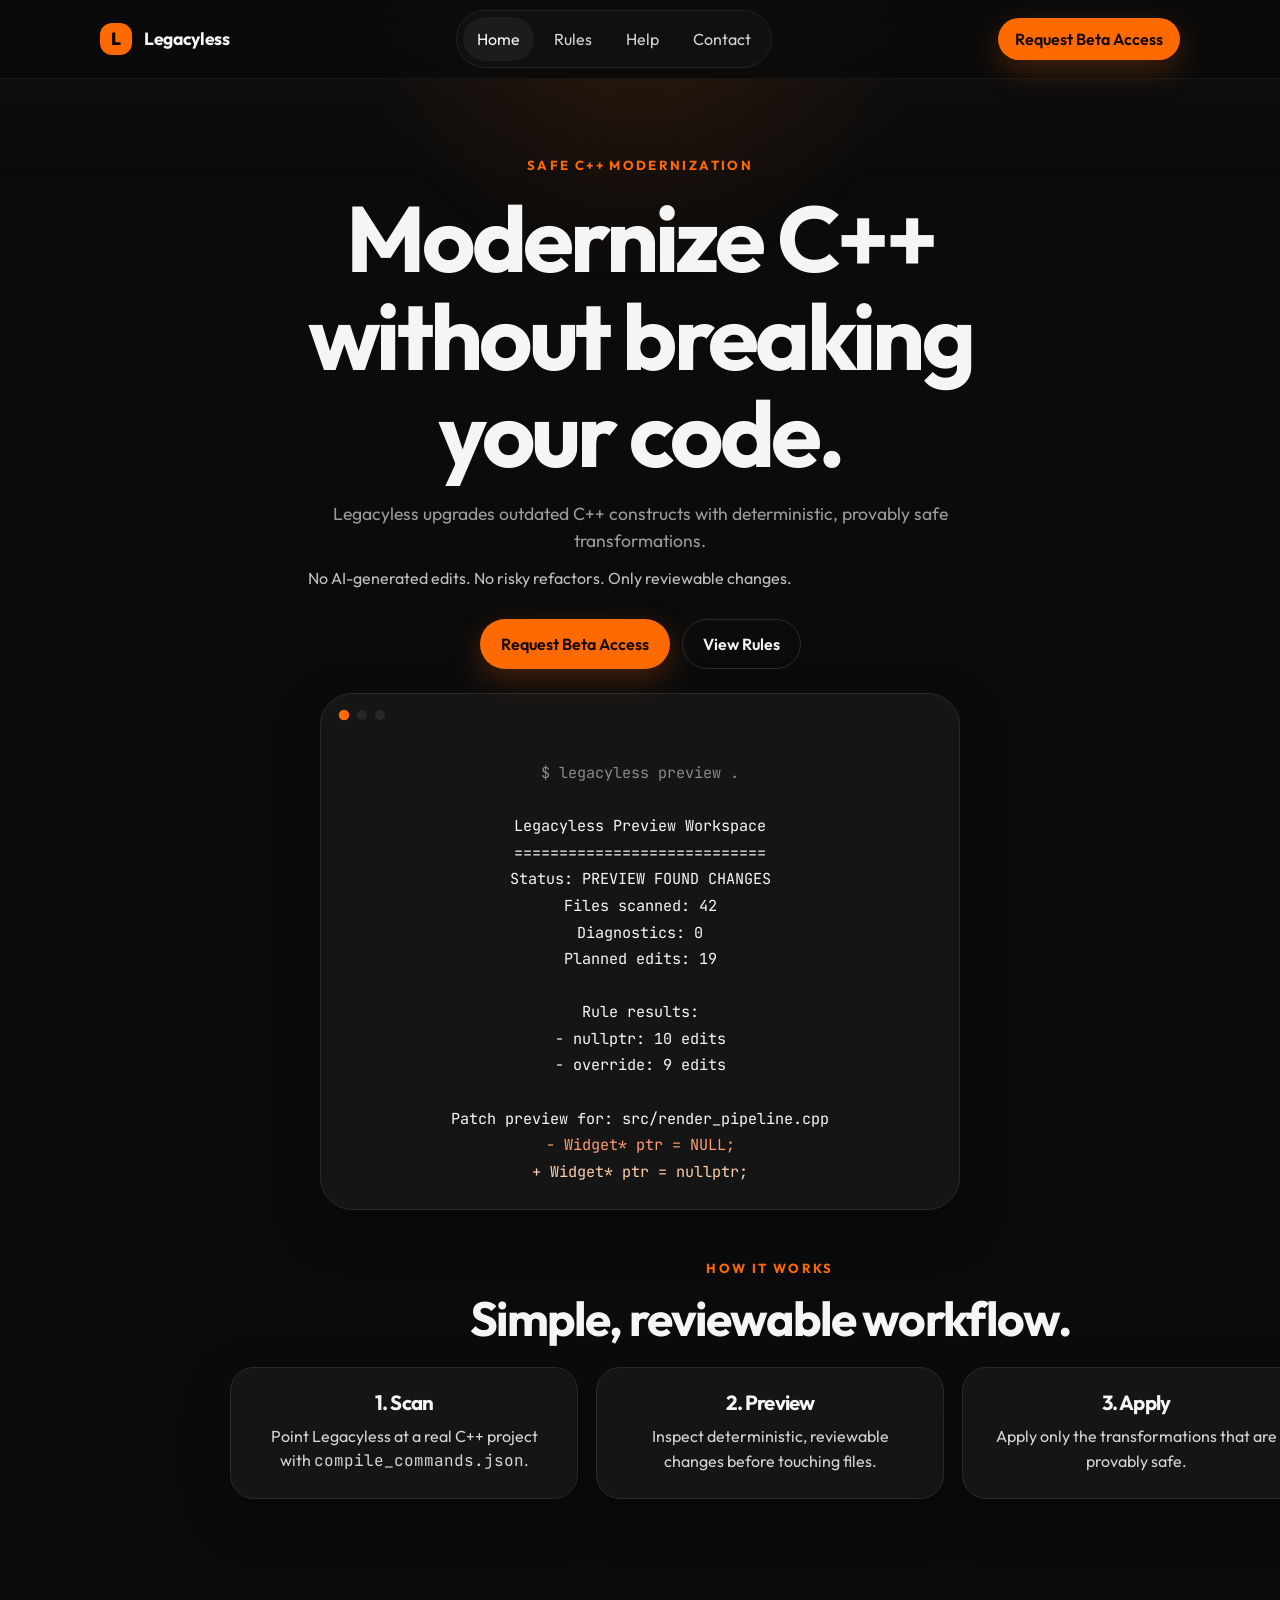
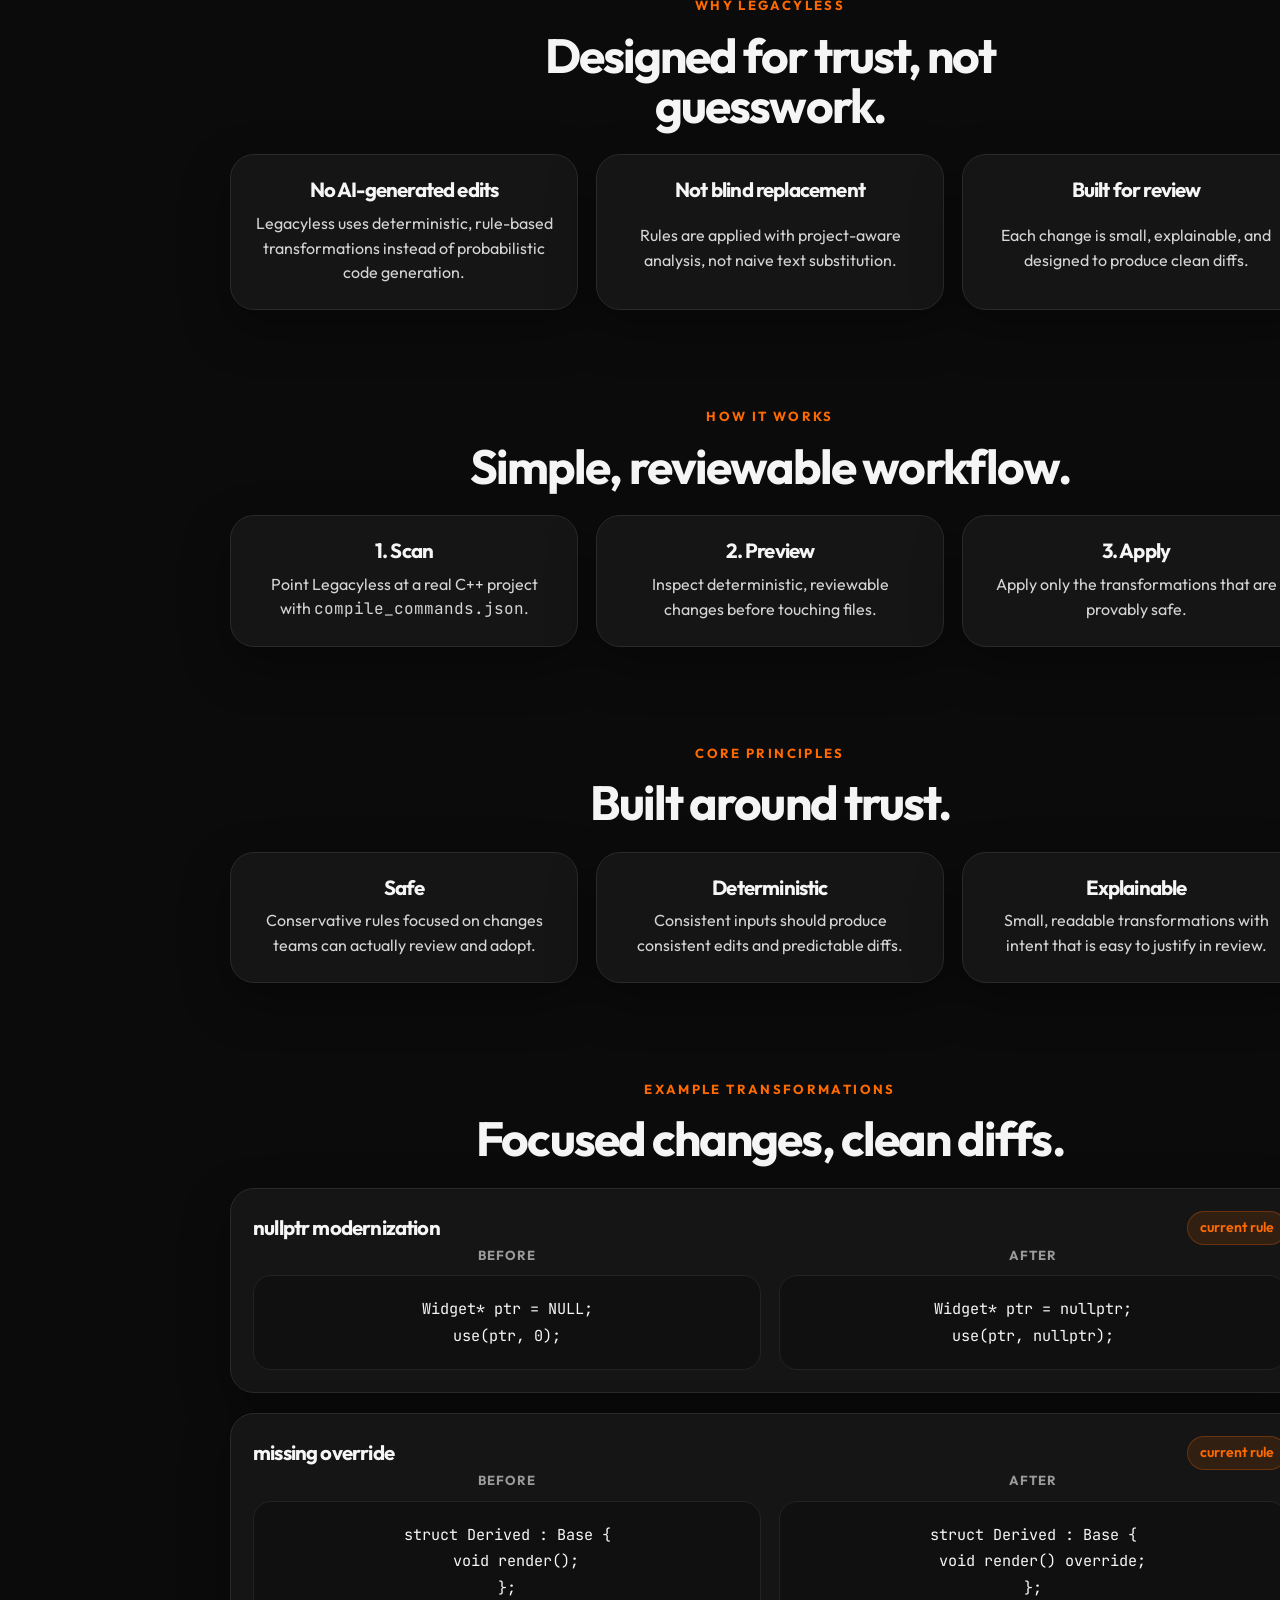
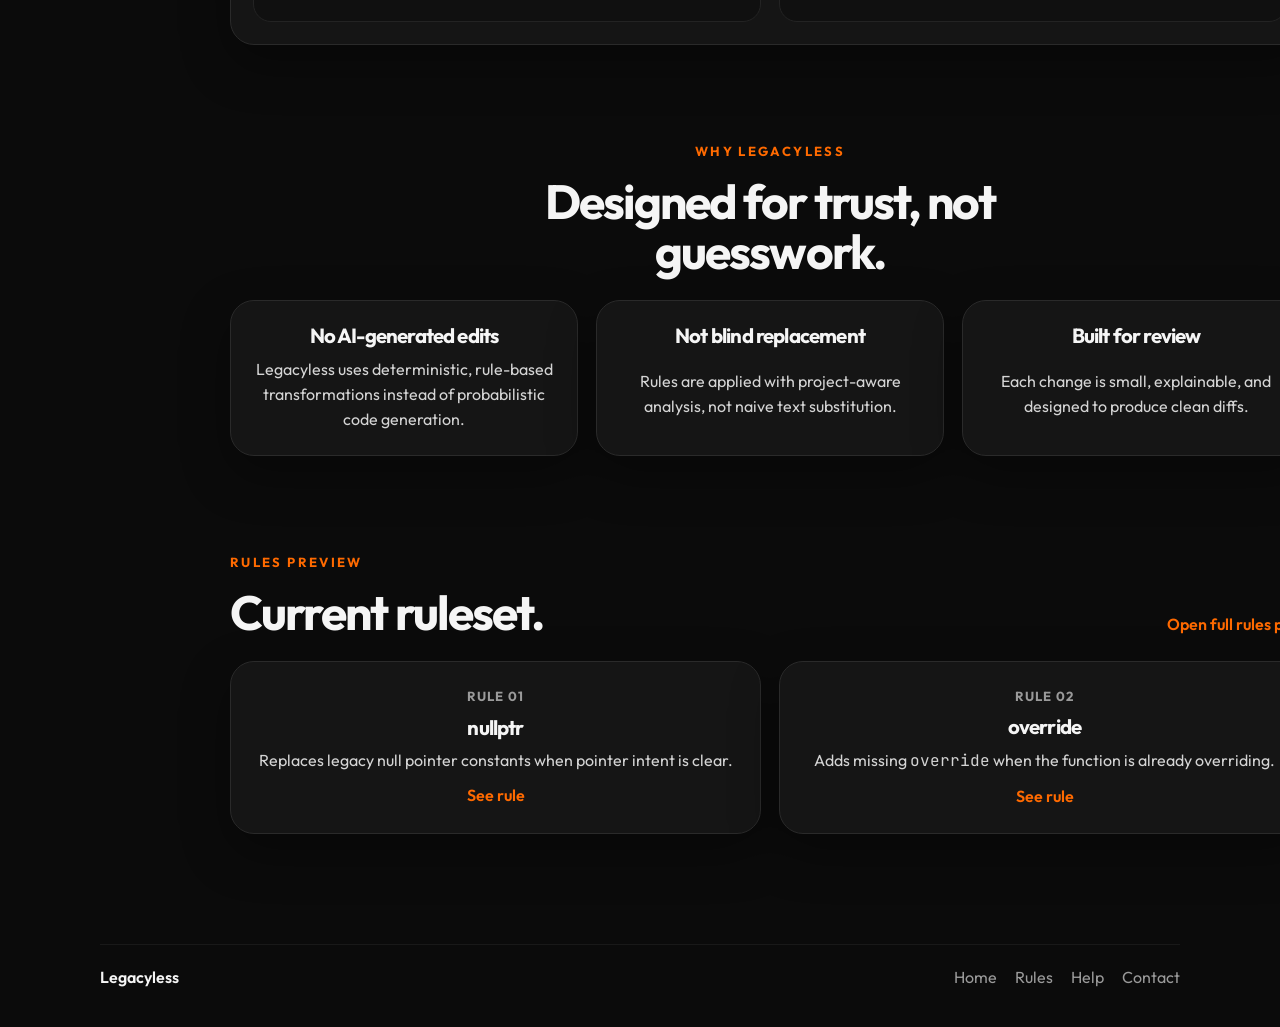
==== commit 6f8c56dc: "Re-add header." ====
--- a/index.html
+++ b/index.html
@@ -35,6 +35,22 @@
     </header>
 
     <main>
+  <section class="hero section">
+    <div class="container hero-wrap">
+      <p class="eyebrow">Safe C++ modernization</p>
+      <h1>Modernize C++ without breaking your code.</h1>
+      <p class="hero-copy">
+        Legacyless upgrades outdated C++ constructs with deterministic, provably safe transformations.
+      </p>
+      <p class="hero-subcopy">
+        No AI-generated edits. No risky refactors. Only reviewable changes.
+      </p>
+
+      <div class="hero-actions">
+        <a class="button button-primary" href="contact.html">Request Beta Access</a>
+        <a class="button button-secondary" href="rules.html">View Rules</a>
+      </div>
+
       <div class="hero-terminal">
         <div class="terminal-bar">
           <span class="terminal-dot" data-dot="0"></span>
@@ -43,7 +59,7 @@
         </div>
 
         <div class="terminal-slides">
-          <div class="terminal-slide is-active" data-slide="0">
+          <div class="terminal-slide" data-slide="0">
             <pre><code><span class="code-dim">$ legacyless preview .</span>
 
 Legacyless Preview Workspace
@@ -62,7 +78,7 @@
 <span class="code-add">+ Widget* ptr = nullptr;</span></code></pre>
           </div>
 
-          <div class="terminal-slide" data-slide="1">
+          <div class="terminal-slide is-active" data-slide="1">
             <pre><code><span class="code-dim">$ legacyless apply src/render_pipeline.cpp --report-json</span>
 
 Legacyless Apply Current File
@@ -89,7 +105,6 @@
 
 <span class="code-remove">- Connection* current = NULL;</span>
 <span class="code-add">+ Connection* current = nullptr;</span>
-
 <span class="code-dim">// same input -> same output</span></code></pre>
           </div>
         </div>
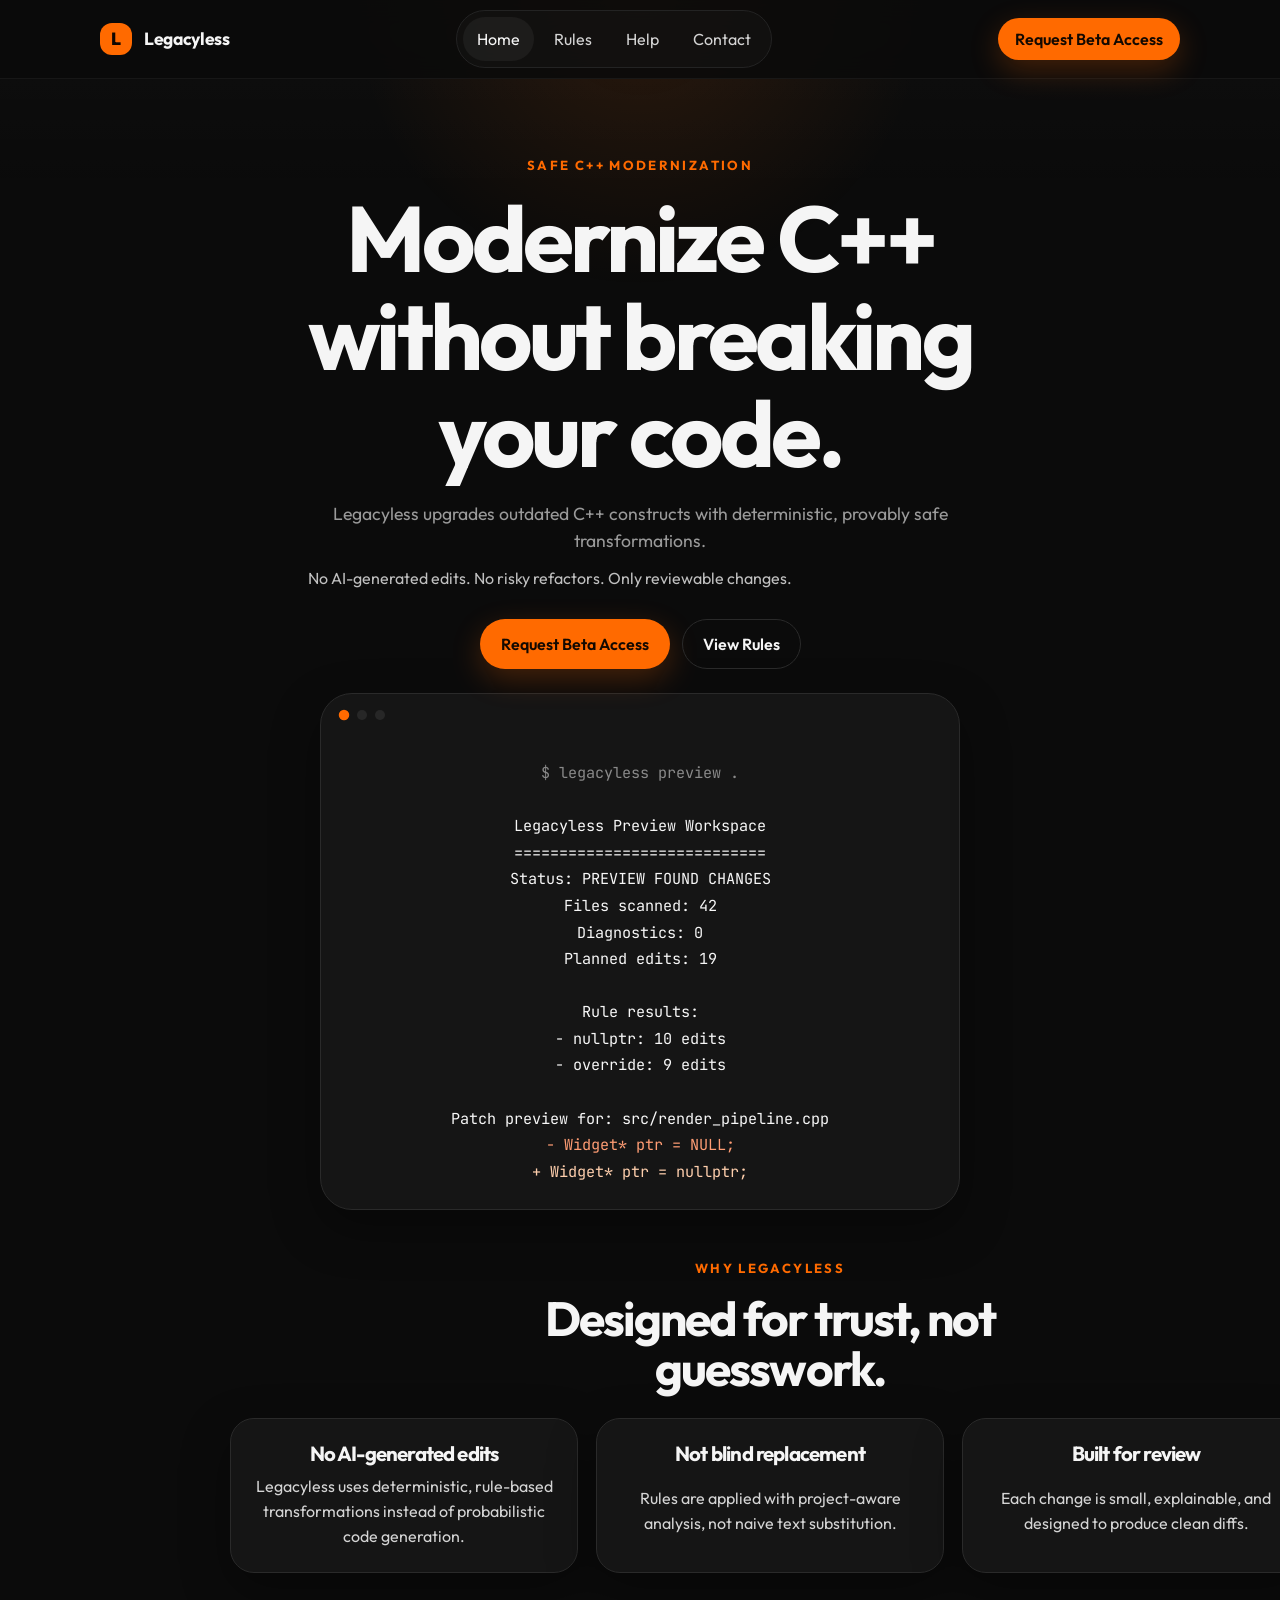
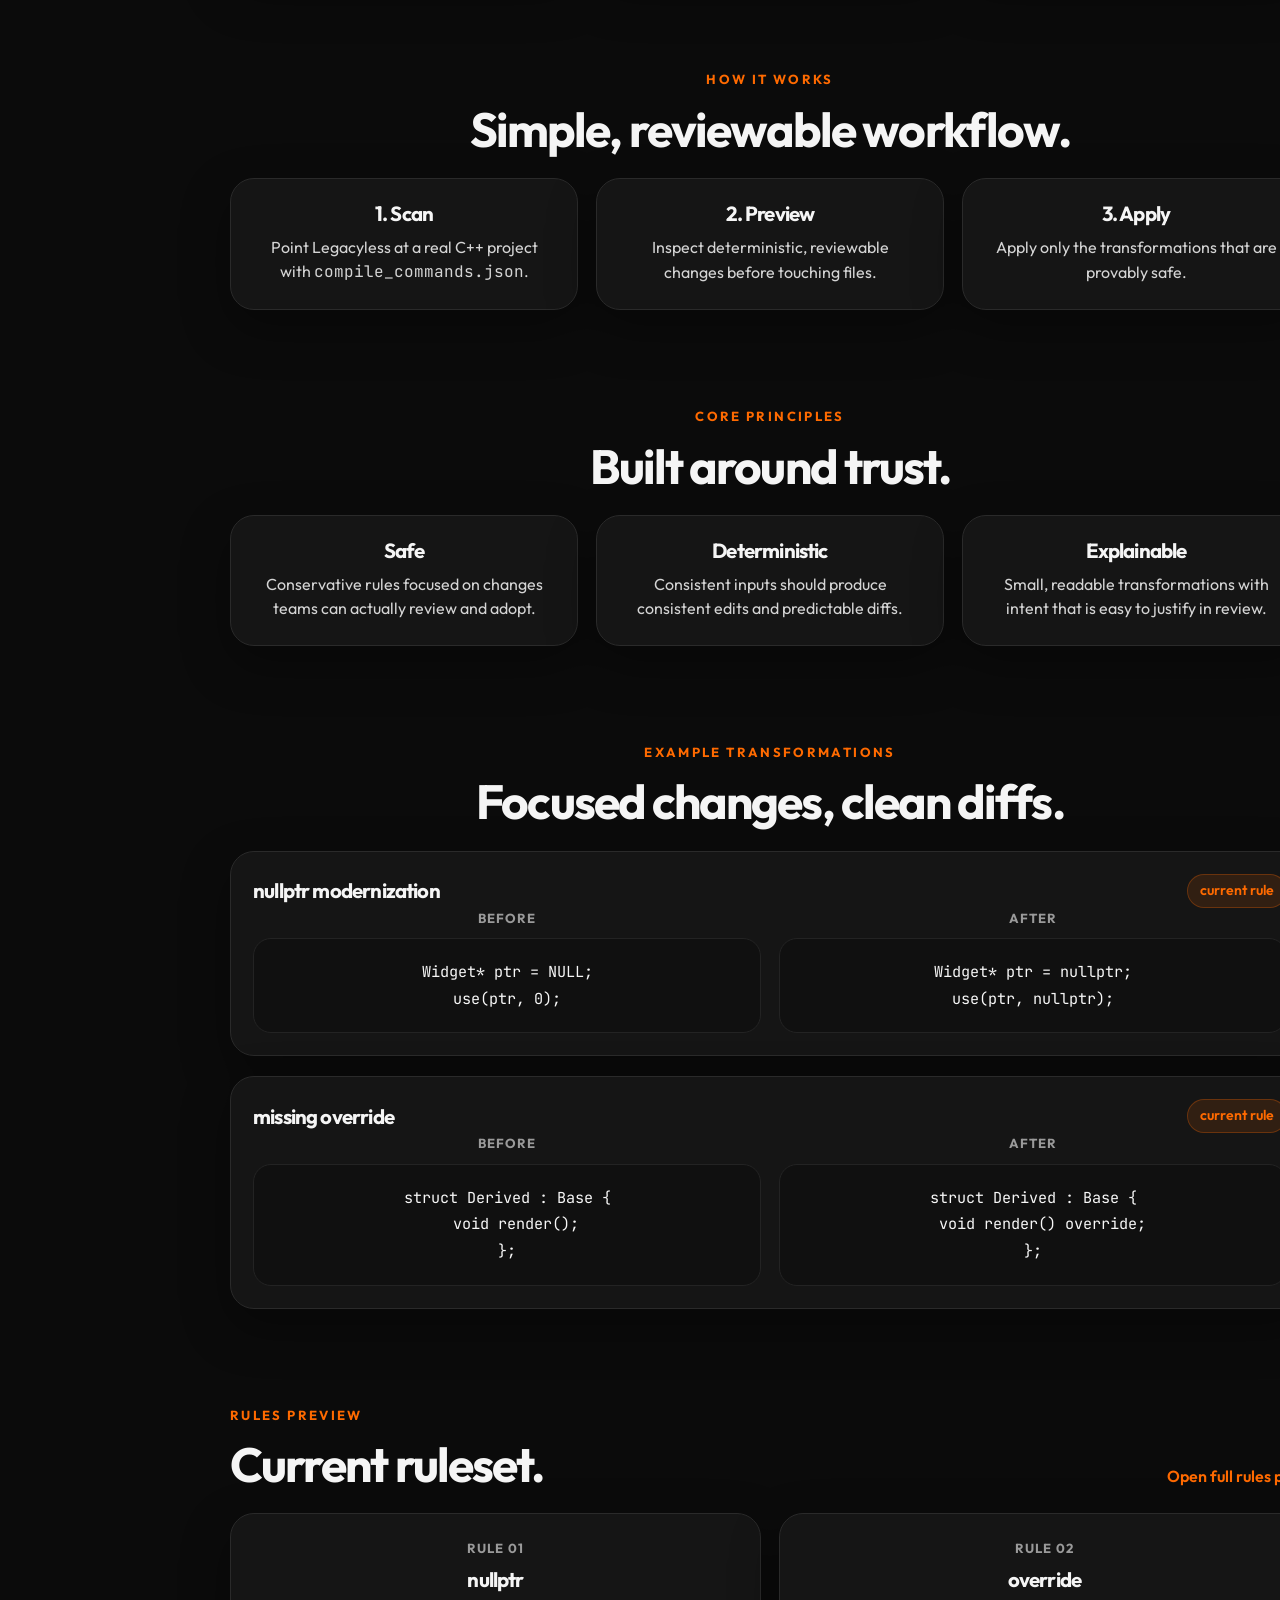
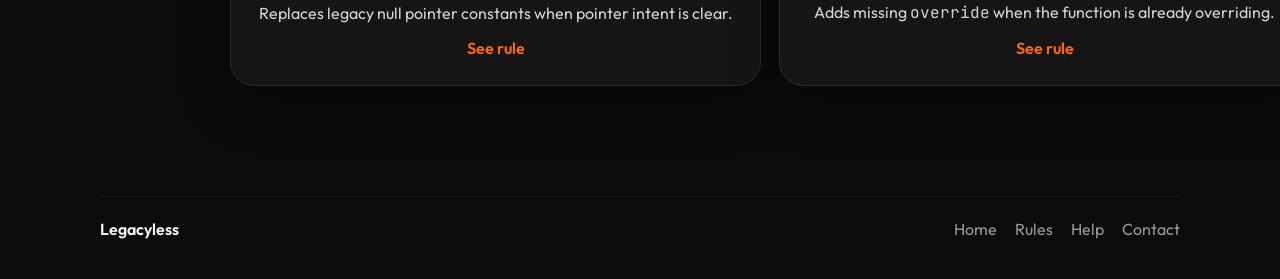
==== commit 04f7ee5e: "Remove duplicates." ====
--- a/index.html
+++ b/index.html
@@ -113,30 +113,6 @@
       <section class="section">
         <div class="container">
           <div class="section-heading">
-            <p class="eyebrow">How it works</p>
-            <h2>Simple, reviewable workflow.</h2>
-          </div>
-
-          <div class="card-grid card-grid-three">
-            <article class="card principle-card">
-              <h3>1. Scan</h3>
-              <p>Point Legacyless at a real C++ project with <code>compile_commands.json</code>.</p>
-            </article>
-            <article class="card principle-card">
-              <h3>2. Preview</h3>
-              <p>Inspect deterministic, reviewable changes before touching files.</p>
-            </article>
-            <article class="card principle-card">
-              <h3>3. Apply</h3>
-              <p>Apply only the transformations that are provably safe.</p>
-            </article>
-          </div>
-        </div>
-      </section>
-
-      <section class="section">
-        <div class="container">
-          <div class="section-heading">
             <p class="eyebrow">Why Legacyless</p>
             <h2>Designed for trust, not guesswork.</h2>
           </div>
@@ -252,30 +228,6 @@
 };</code></pre>
                 </div>
               </div>
-            </article>
-          </div>
-        </div>
-      </section>
-
-      <section class="section">
-        <div class="container">
-          <div class="section-heading">
-            <p class="eyebrow">Why Legacyless</p>
-            <h2>Designed for trust, not guesswork.</h2>
-          </div>
-
-          <div class="card-grid card-grid-three">
-            <article class="card principle-card">
-              <h3>No AI-generated edits</h3>
-              <p>Legacyless uses deterministic, rule-based transformations instead of probabilistic code generation.</p>
-            </article>
-            <article class="card principle-card">
-              <h3>Not blind replacement</h3>
-              <p>Rules are applied with project-aware analysis, not naive text substitution.</p>
-            </article>
-            <article class="card principle-card">
-              <h3>Built for review</h3>
-              <p>Each change is small, explainable, and designed to produce clean diffs.</p>
             </article>
           </div>
         </div>
--- a/styles.css
+++ b/styles.css
@@ -219,7 +219,6 @@
   border-radius: 999px;
   background: #3a3a3a;
   opacity: 0.7;
-  transition: opacity 0.2s ease, transform 0.2s ease, background 0.2s ease;
   cursor: pointer;
 }
 
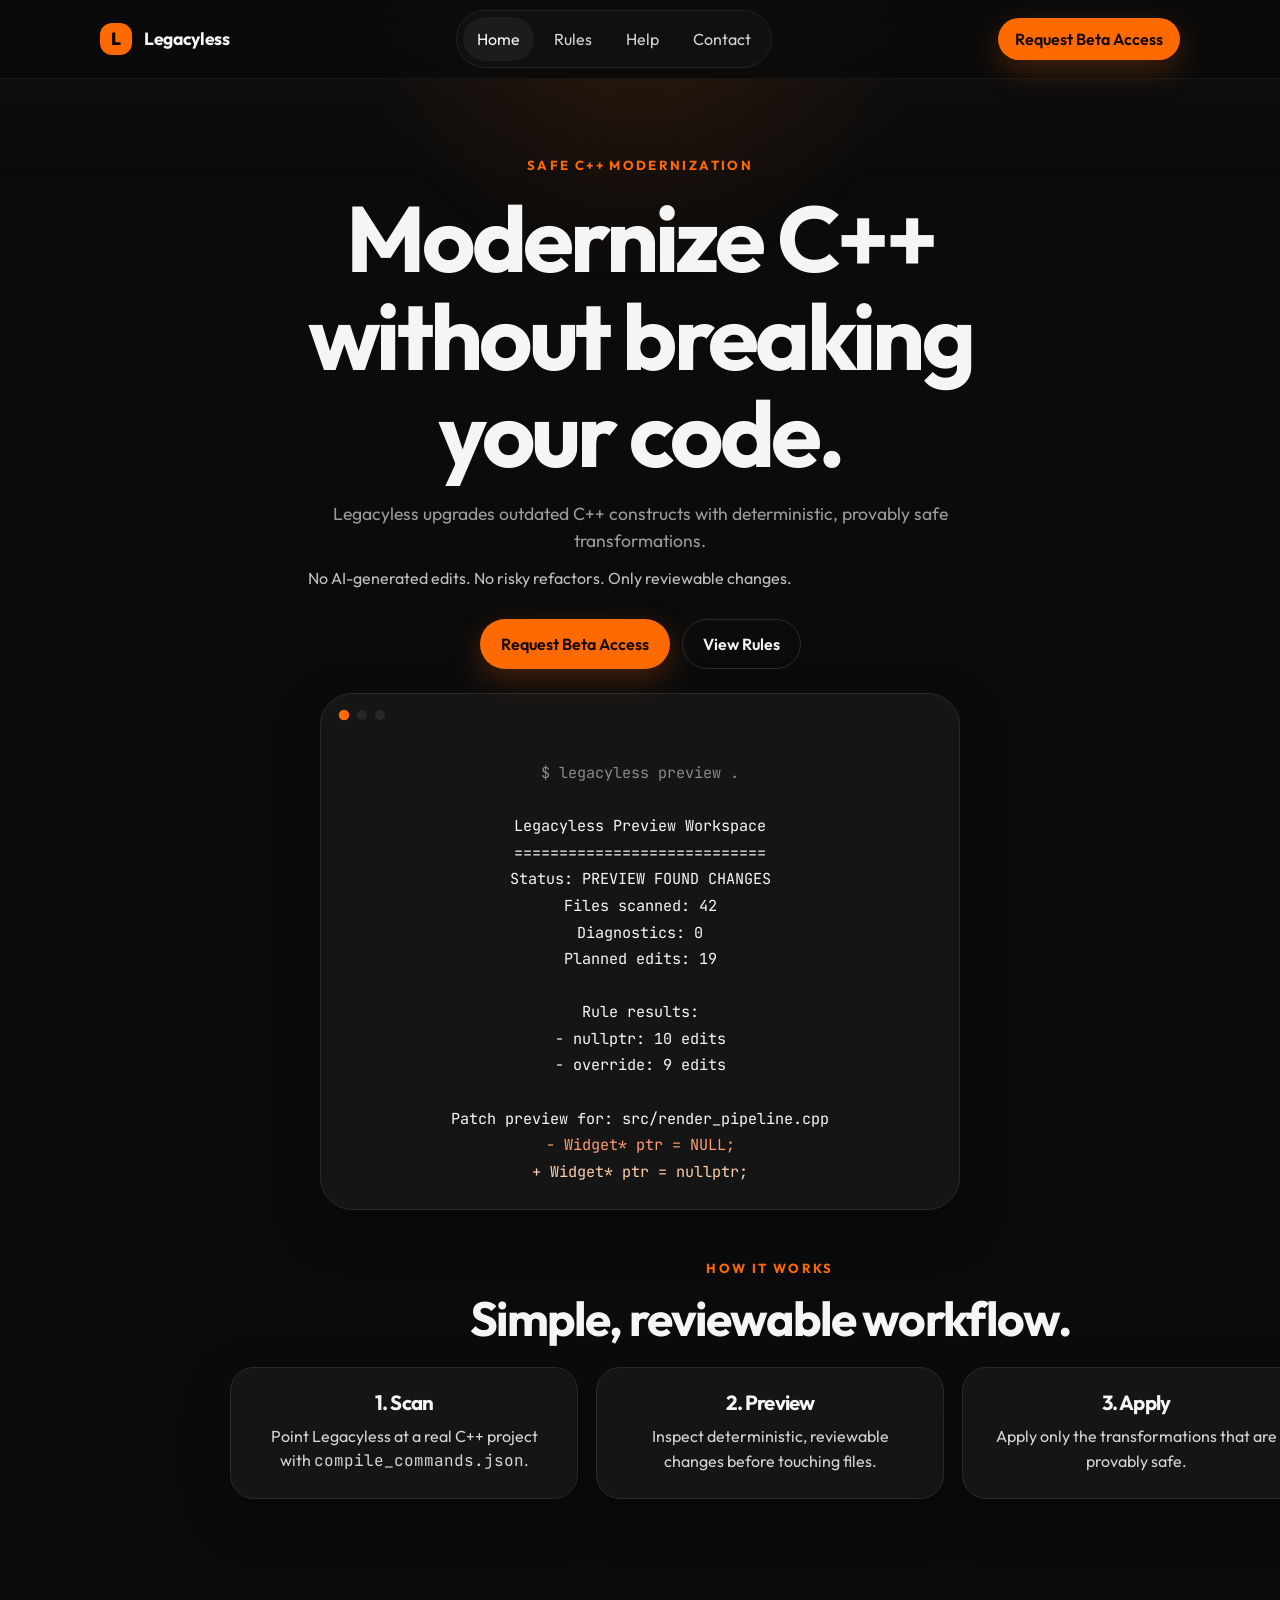
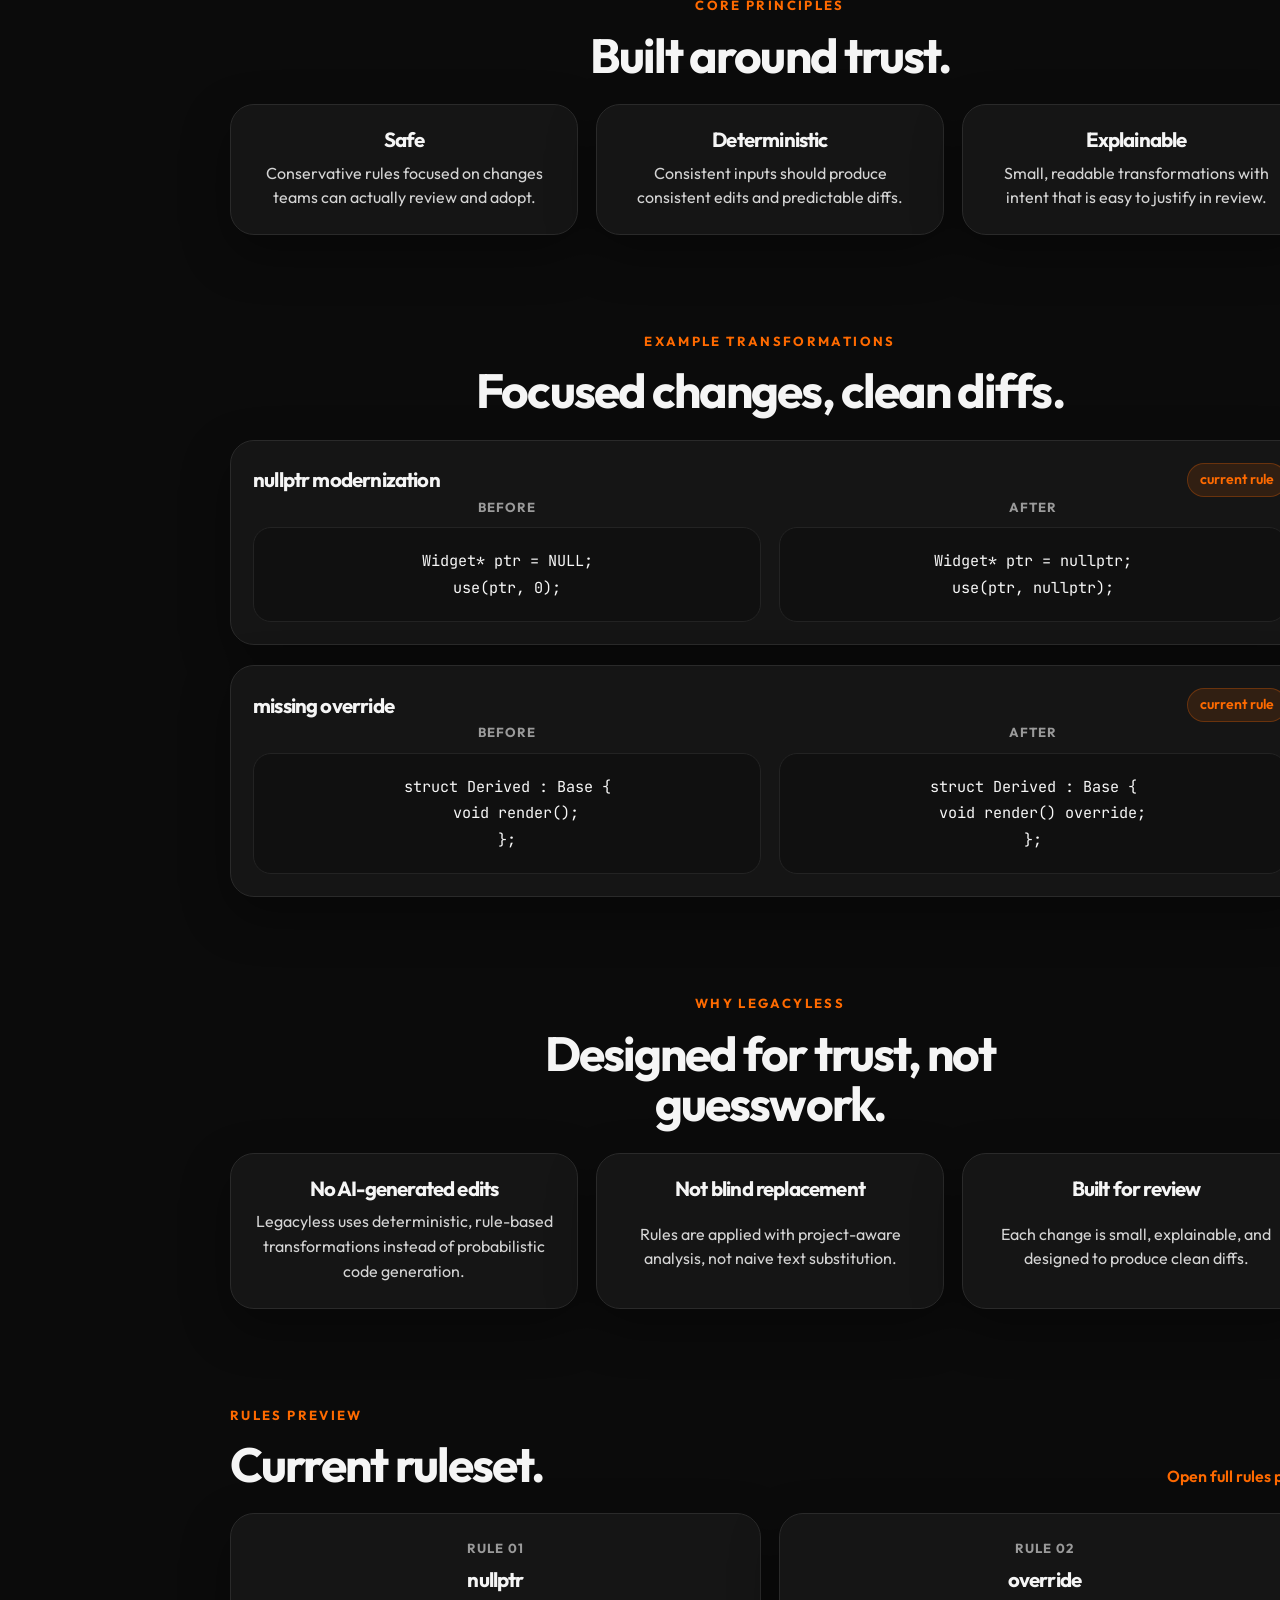
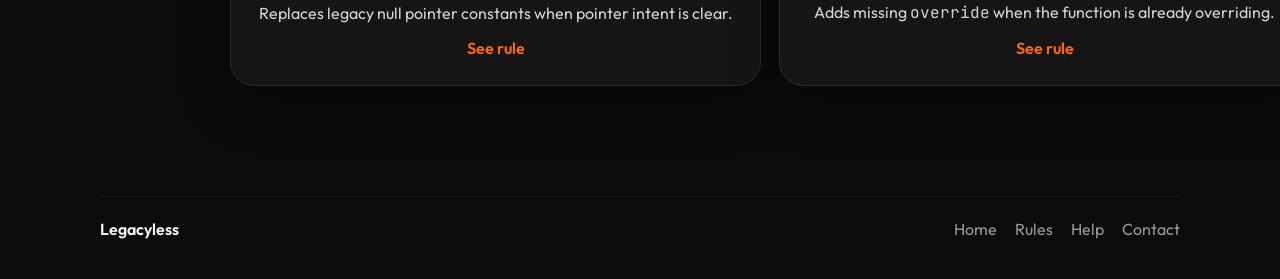
==== commit 52964aaf: "Change order of presentation." ====
--- a/index.html
+++ b/index.html
@@ -35,32 +35,32 @@
     </header>
 
     <main>
-  <section class="hero section">
-    <div class="container hero-wrap">
-      <p class="eyebrow">Safe C++ modernization</p>
-      <h1>Modernize C++ without breaking your code.</h1>
-      <p class="hero-copy">
-        Legacyless upgrades outdated C++ constructs with deterministic, provably safe transformations.
-      </p>
-      <p class="hero-subcopy">
-        No AI-generated edits. No risky refactors. Only reviewable changes.
-      </p>
-
-      <div class="hero-actions">
-        <a class="button button-primary" href="contact.html">Request Beta Access</a>
-        <a class="button button-secondary" href="rules.html">View Rules</a>
-      </div>
-
-      <div class="hero-terminal">
-        <div class="terminal-bar">
-          <span class="terminal-dot" data-dot="0"></span>
-          <span class="terminal-dot" data-dot="1"></span>
-          <span class="terminal-dot" data-dot="2"></span>
-        </div>
-
-        <div class="terminal-slides">
-          <div class="terminal-slide" data-slide="0">
-            <pre><code><span class="code-dim">$ legacyless preview .</span>
+      <section class="hero section">
+        <div class="container hero-wrap">
+          <p class="eyebrow">Safe C++ modernization</p>
+          <h1>Modernize C++ without breaking your code.</h1>
+          <p class="hero-copy">
+            Legacyless upgrades outdated C++ constructs with deterministic, provably safe transformations.
+          </p>
+          <p class="hero-subcopy">
+            No AI-generated edits. No risky refactors. Only reviewable changes.
+          </p>
+
+          <div class="hero-actions">
+            <a class="button button-primary" href="contact.html">Request Beta Access</a>
+            <a class="button button-secondary" href="rules.html">View Rules</a>
+          </div>
+
+          <div class="hero-terminal">
+            <div class="terminal-bar">
+              <span class="terminal-dot" data-dot="0"></span>
+              <span class="terminal-dot" data-dot="1"></span>
+              <span class="terminal-dot" data-dot="2"></span>
+            </div>
+
+            <div class="terminal-slides">
+              <div class="terminal-slide" data-slide="0">
+                <pre><code><span class="code-dim">$ legacyless preview .</span>
 
 Legacyless Preview Workspace
 ============================
@@ -76,10 +76,10 @@
 Patch preview for: src/render_pipeline.cpp
 <span class="code-remove">- Widget* ptr = NULL;</span>
 <span class="code-add">+ Widget* ptr = nullptr;</span></code></pre>
-          </div>
-
-          <div class="terminal-slide is-active" data-slide="1">
-            <pre><code><span class="code-dim">$ legacyless apply src/render_pipeline.cpp --report-json</span>
+              </div>
+
+              <div class="terminal-slide is-active" data-slide="1">
+                <pre><code><span class="code-dim">$ legacyless apply src/render_pipeline.cpp --report-json</span>
 
 Legacyless Apply Current File
 =============================
@@ -94,10 +94,10 @@
 - nullptr: 1 edit
 
 JSON report used for summary output.</code></pre>
-          </div>
-
-          <div class="terminal-slide" data-slide="2">
-            <pre><code><span class="code-dim">// deterministic, reviewable diff</span>
+              </div>
+
+              <div class="terminal-slide" data-slide="2">
+                <pre><code><span class="code-dim">// deterministic, reviewable diff</span>
 struct Renderer : BaseRenderer {
 <span class="code-remove">-   void flush();</span>
 <span class="code-add">+   void flush() override;</span>
@@ -106,159 +106,160 @@
 <span class="code-remove">- Connection* current = NULL;</span>
 <span class="code-add">+ Connection* current = nullptr;</span>
 <span class="code-dim">// same input -> same output</span></code></pre>
+              </div>
+            </div>
           </div>
-        </div>
-      </div>
-
-      <section class="section">
-        <div class="container">
-          <div class="section-heading">
-            <p class="eyebrow">Why Legacyless</p>
-            <h2>Designed for trust, not guesswork.</h2>
-          </div>
-
-          <div class="card-grid card-grid-three">
-            <article class="card principle-card">
-              <h3>No AI-generated edits</h3>
-              <p>Legacyless uses deterministic, rule-based transformations instead of probabilistic code generation.</p>
-            </article>
-            <article class="card principle-card">
-              <h3>Not blind replacement</h3>
-              <p>Rules are applied with project-aware analysis, not naive text substitution.</p>
-            </article>
-            <article class="card principle-card">
-              <h3>Built for review</h3>
-              <p>Each change is small, explainable, and designed to produce clean diffs.</p>
-            </article>
-          </div>
-        </div>
-      </section>
-
-      <section class="section">
-        <div class="container">
-          <div class="section-heading">
-            <p class="eyebrow">How it works</p>
-            <h2>Simple, reviewable workflow.</h2>
-          </div>
-
-          <div class="card-grid card-grid-three">
-            <article class="card principle-card">
-              <h3>1. Scan</h3>
-              <p>Point Legacyless at a real C++ project with <code>compile_commands.json</code>.</p>
-            </article>
-            <article class="card principle-card">
-              <h3>2. Preview</h3>
-              <p>Inspect deterministic, reviewable changes before touching files.</p>
-            </article>
-            <article class="card principle-card">
-              <h3>3. Apply</h3>
-              <p>Apply only the transformations that are provably safe.</p>
-            </article>
-          </div>
-        </div>
-      </section>
-
-      <section class="section">
-        <div class="container">
-          <div class="section-heading">
-            <p class="eyebrow">Core principles</p>
-            <h2>Built around trust.</h2>
-          </div>
-
-          <div class="card-grid card-grid-three">
-            <article class="card principle-card">
-              <h3>Safe</h3>
-              <p>Conservative rules focused on changes teams can actually review and adopt.</p>
-            </article>
-            <article class="card principle-card">
-              <h3>Deterministic</h3>
-              <p>Consistent inputs should produce consistent edits and predictable diffs.</p>
-            </article>
-            <article class="card principle-card">
-              <h3>Explainable</h3>
-              <p>Small, readable transformations with intent that is easy to justify in review.</p>
-            </article>
-          </div>
-        </div>
-      </section>
-
-      <section class="section">
-        <div class="container">
-          <div class="section-heading">
-            <p class="eyebrow">Example transformations</p>
-            <h2>Focused changes, clean diffs.</h2>
-          </div>
-
-          <div class="example-stack">
-            <article class="code-card">
-              <div class="code-card-head">
-                <h3>nullptr modernization</h3>
-                <span class="pill">current rule</span>
-              </div>
-              <div class="split-code">
-                <div>
-                  <p class="code-label">Before</p>
-                  <pre><code>Widget* ptr = NULL;
+
+          <section class="section">
+            <div class="container">
+              <div class="section-heading">
+                <p class="eyebrow">How it works</p>
+                <h2>Simple, reviewable workflow.</h2>
+              </div>
+
+              <div class="card-grid card-grid-three">
+                <article class="card principle-card">
+                  <h3>1. Scan</h3>
+                  <p>Point Legacyless at a real C++ project with <code>compile_commands.json</code>.</p>
+                </article>
+                <article class="card principle-card">
+                  <h3>2. Preview</h3>
+                  <p>Inspect deterministic, reviewable changes before touching files.</p>
+                </article>
+                <article class="card principle-card">
+                  <h3>3. Apply</h3>
+                  <p>Apply only the transformations that are provably safe.</p>
+                </article>
+              </div>
+            </div>
+          </section>
+
+          <section class="section">
+            <div class="container">
+              <div class="section-heading">
+                <p class="eyebrow">Core principles</p>
+                <h2>Built around trust.</h2>
+              </div>
+
+              <div class="card-grid card-grid-three">
+                <article class="card principle-card">
+                  <h3>Safe</h3>
+                  <p>Conservative rules focused on changes teams can actually review and adopt.</p>
+                </article>
+                <article class="card principle-card">
+                  <h3>Deterministic</h3>
+                  <p>Consistent inputs should produce consistent edits and predictable diffs.</p>
+                </article>
+                <article class="card principle-card">
+                  <h3>Explainable</h3>
+                  <p>Small, readable transformations with intent that is easy to justify in review.</p>
+                </article>
+              </div>
+            </div>
+          </section>
+
+          <section class="section">
+            <div class="container">
+              <div class="section-heading">
+                <p class="eyebrow">Example transformations</p>
+                <h2>Focused changes, clean diffs.</h2>
+              </div>
+
+              <div class="example-stack">
+                <article class="code-card">
+                  <div class="code-card-head">
+                    <h3>nullptr modernization</h3>
+                    <span class="pill">current rule</span>
+                  </div>
+                  <div class="split-code">
+                    <div>
+                      <p class="code-label">Before</p>
+                      <pre><code>Widget* ptr = NULL;
 use(ptr, 0);</code></pre>
-                </div>
-                <div>
-                  <p class="code-label">After</p>
-                  <pre><code>Widget* ptr = nullptr;
+                    </div>
+                    <div>
+                      <p class="code-label">After</p>
+                      <pre><code>Widget* ptr = nullptr;
 use(ptr, nullptr);</code></pre>
-                </div>
-              </div>
-            </article>
-
-            <article class="code-card">
-              <div class="code-card-head">
-                <h3>missing override</h3>
-                <span class="pill">current rule</span>
-              </div>
-              <div class="split-code">
-                <div>
-                  <p class="code-label">Before</p>
-                  <pre><code>struct Derived : Base {
+                    </div>
+                  </div>
+                </article>
+
+                <article class="code-card">
+                  <div class="code-card-head">
+                    <h3>missing override</h3>
+                    <span class="pill">current rule</span>
+                  </div>
+                  <div class="split-code">
+                    <div>
+                      <p class="code-label">Before</p>
+                      <pre><code>struct Derived : Base {
   void render();
 };</code></pre>
-                </div>
-                <div>
-                  <p class="code-label">After</p>
-                  <pre><code>struct Derived : Base {
+                    </div>
+                    <div>
+                      <p class="code-label">After</p>
+                      <pre><code>struct Derived : Base {
   void render() override;
 };</code></pre>
+                    </div>
+                  </div>
+                </article>
+              </div>
+            </div>
+          </section>
+
+          <section class="section">
+            <div class="container">
+              <div class="section-heading">
+                <p class="eyebrow">Why Legacyless</p>
+                <h2>Designed for trust, not guesswork.</h2>
+              </div>
+
+              <div class="card-grid card-grid-three">
+                <article class="card principle-card">
+                  <h3>No AI-generated edits</h3>
+                  <p>Legacyless uses deterministic, rule-based transformations instead of probabilistic code generation.
+                  </p>
+                </article>
+                <article class="card principle-card">
+                  <h3>Not blind replacement</h3>
+                  <p>Rules are applied with project-aware analysis, not naive text substitution.</p>
+                </article>
+                <article class="card principle-card">
+                  <h3>Built for review</h3>
+                  <p>Each change is small, explainable, and designed to produce clean diffs.</p>
+                </article>
+              </div>
+            </div>
+          </section>
+
+          <section class="section">
+            <div class="container">
+              <div class="section-heading section-heading-row">
+                <div>
+                  <p class="eyebrow">Rules preview</p>
+                  <h2>Current ruleset.</h2>
                 </div>
-              </div>
-            </article>
-          </div>
-        </div>
-      </section>
-
-      <section class="section">
-        <div class="container">
-          <div class="section-heading section-heading-row">
-            <div>
-              <p class="eyebrow">Rules preview</p>
-              <h2>Current ruleset.</h2>
-            </div>
-            <a class="text-link" href="rules.html">Open full rules page</a>
-          </div>
-
-          <div class="card-grid card-grid-two">
-            <article class="card rule-card">
-              <p class="rule-kicker">Rule 01</p>
-              <h3>nullptr</h3>
-              <p>Replaces legacy null pointer constants when pointer intent is clear.</p>
-              <a class="text-link" href="rules.html">See rule</a>
-            </article>
-            <article class="card rule-card">
-              <p class="rule-kicker">Rule 02</p>
-              <h3>override</h3>
-              <p>Adds missing <code>override</code> when the function is already overriding.</p>
-              <a class="text-link" href="rules.html">See rule</a>
-            </article>
-          </div>
-        </div>
-      </section>
+                <a class="text-link" href="rules.html">Open full rules page</a>
+              </div>
+
+              <div class="card-grid card-grid-two">
+                <article class="card rule-card">
+                  <p class="rule-kicker">Rule 01</p>
+                  <h3>nullptr</h3>
+                  <p>Replaces legacy null pointer constants when pointer intent is clear.</p>
+                  <a class="text-link" href="rules.html">See rule</a>
+                </article>
+                <article class="card rule-card">
+                  <p class="rule-kicker">Rule 02</p>
+                  <h3>override</h3>
+                  <p>Adds missing <code>override</code> when the function is already overriding.</p>
+                  <a class="text-link" href="rules.html">See rule</a>
+                </article>
+              </div>
+            </div>
+          </section>
     </main>
 
     <footer class="site-footer">
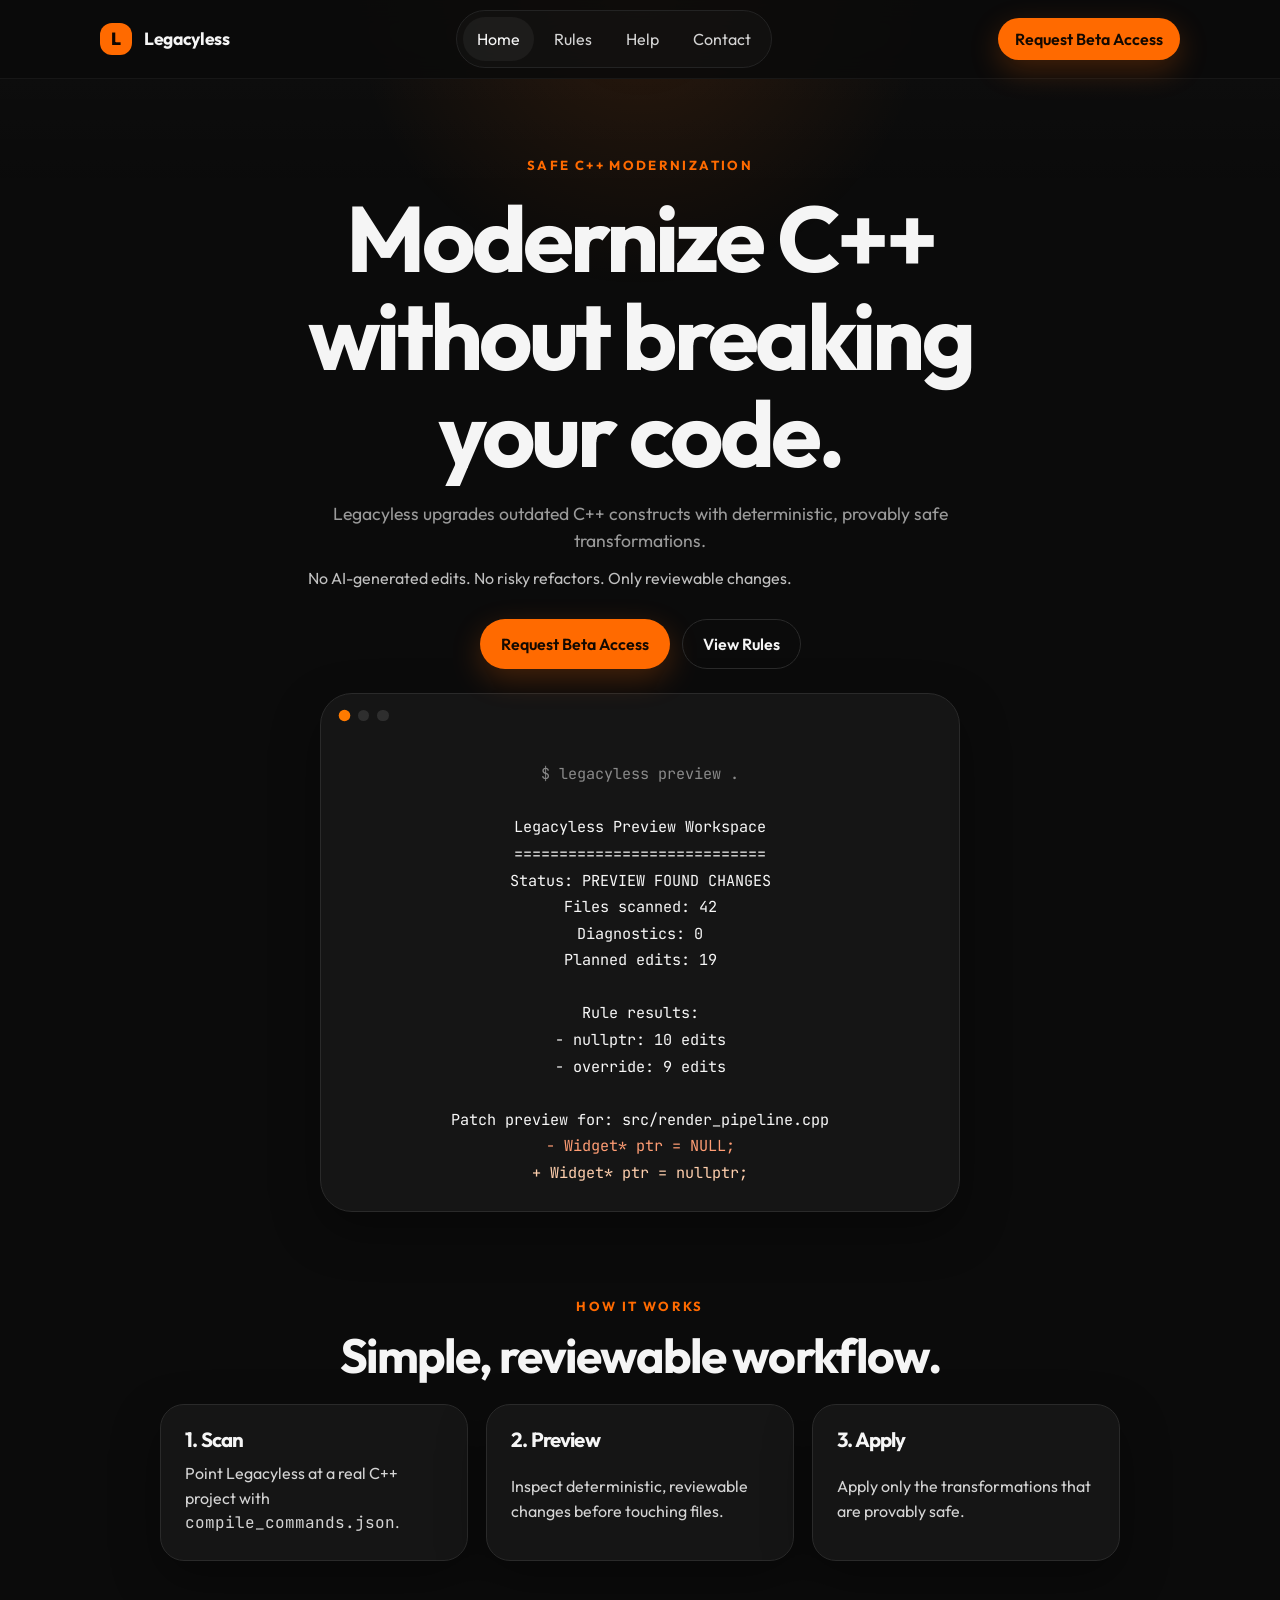
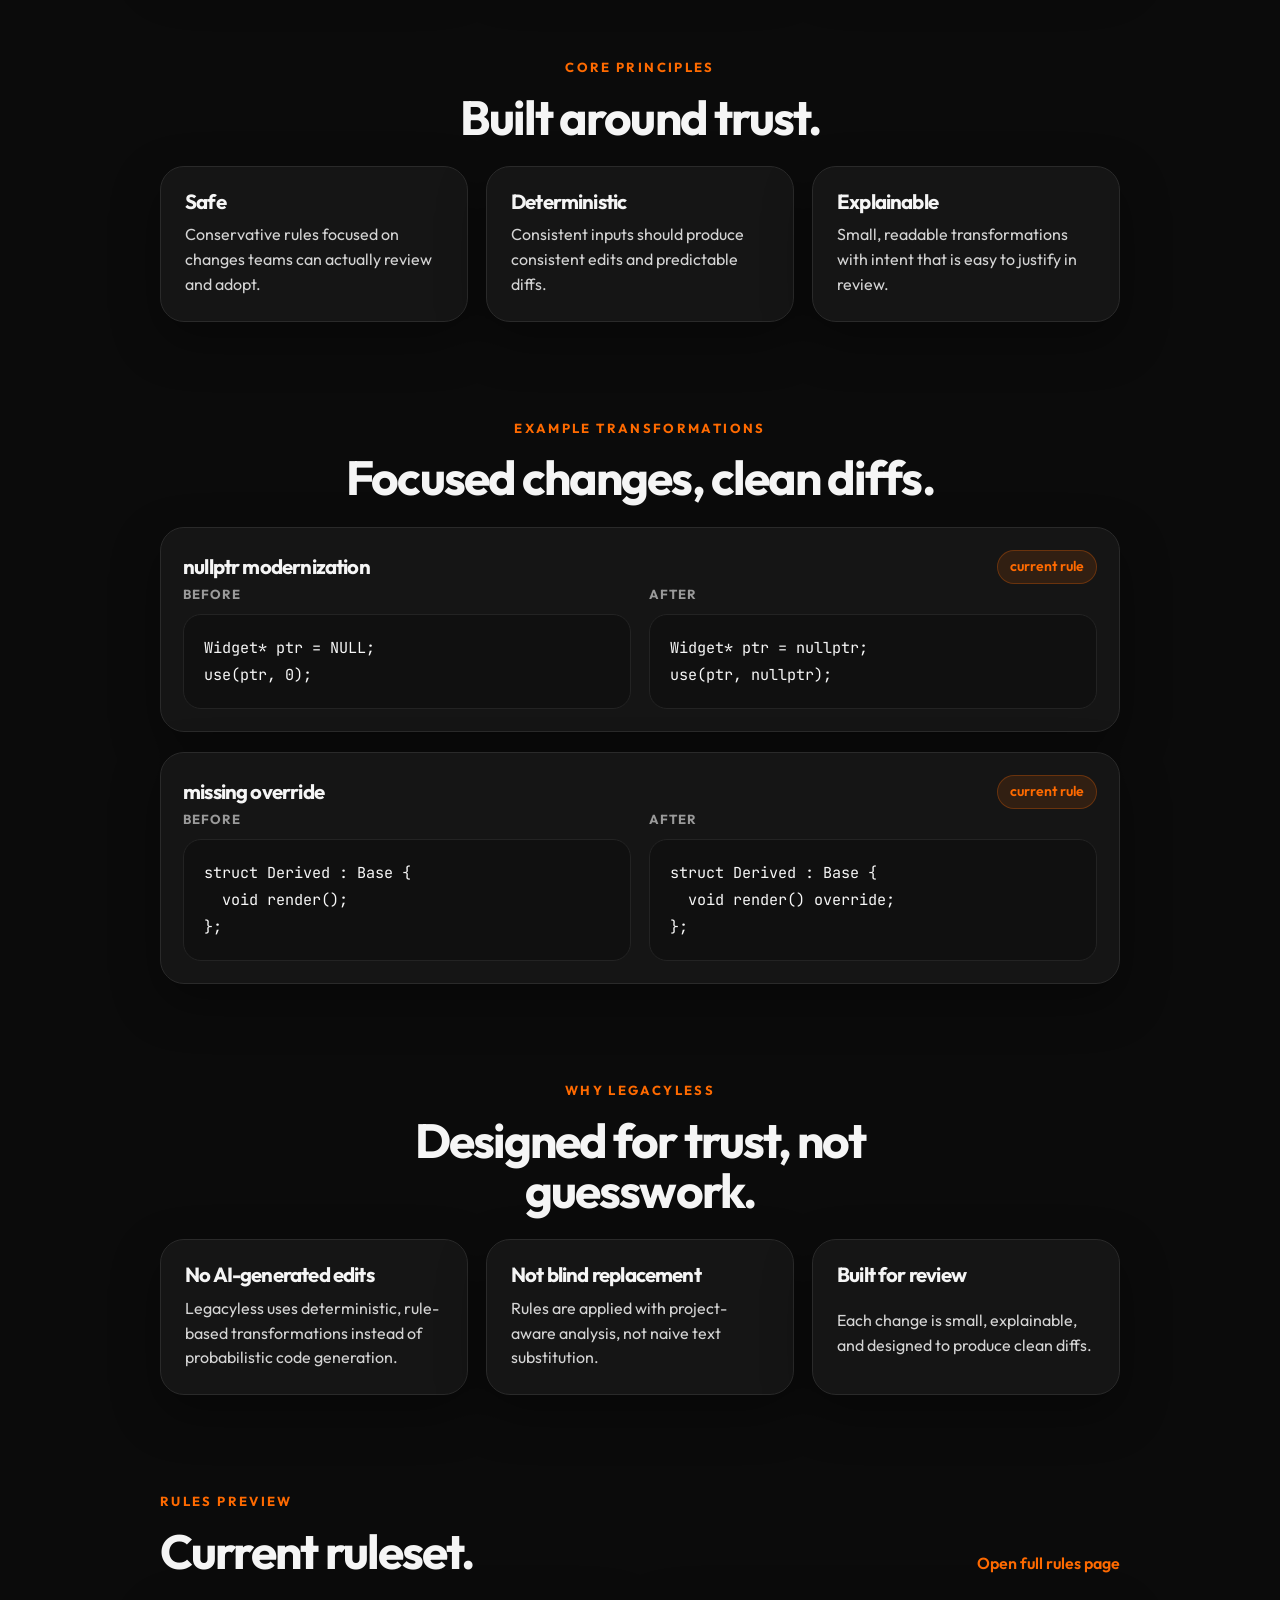
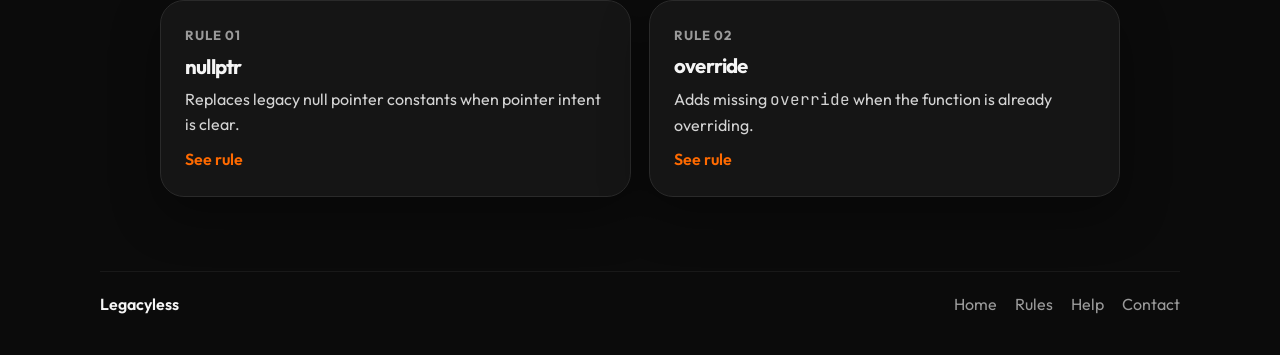
==== commit 14372368: "Close Hero section." ====
--- a/index.html
+++ b/index.html
@@ -109,157 +109,159 @@
               </div>
             </div>
           </div>
-
-          <section class="section">
-            <div class="container">
-              <div class="section-heading">
-                <p class="eyebrow">How it works</p>
-                <h2>Simple, reviewable workflow.</h2>
-              </div>
-
-              <div class="card-grid card-grid-three">
-                <article class="card principle-card">
-                  <h3>1. Scan</h3>
-                  <p>Point Legacyless at a real C++ project with <code>compile_commands.json</code>.</p>
-                </article>
-                <article class="card principle-card">
-                  <h3>2. Preview</h3>
-                  <p>Inspect deterministic, reviewable changes before touching files.</p>
-                </article>
-                <article class="card principle-card">
-                  <h3>3. Apply</h3>
-                  <p>Apply only the transformations that are provably safe.</p>
-                </article>
-              </div>
-            </div>
-          </section>
-
-          <section class="section">
-            <div class="container">
-              <div class="section-heading">
-                <p class="eyebrow">Core principles</p>
-                <h2>Built around trust.</h2>
-              </div>
-
-              <div class="card-grid card-grid-three">
-                <article class="card principle-card">
-                  <h3>Safe</h3>
-                  <p>Conservative rules focused on changes teams can actually review and adopt.</p>
-                </article>
-                <article class="card principle-card">
-                  <h3>Deterministic</h3>
-                  <p>Consistent inputs should produce consistent edits and predictable diffs.</p>
-                </article>
-                <article class="card principle-card">
-                  <h3>Explainable</h3>
-                  <p>Small, readable transformations with intent that is easy to justify in review.</p>
-                </article>
-              </div>
-            </div>
-          </section>
-
-          <section class="section">
-            <div class="container">
-              <div class="section-heading">
-                <p class="eyebrow">Example transformations</p>
-                <h2>Focused changes, clean diffs.</h2>
-              </div>
-
-              <div class="example-stack">
-                <article class="code-card">
-                  <div class="code-card-head">
-                    <h3>nullptr modernization</h3>
-                    <span class="pill">current rule</span>
-                  </div>
-                  <div class="split-code">
-                    <div>
-                      <p class="code-label">Before</p>
-                      <pre><code>Widget* ptr = NULL;
+        </div>
+      </section>
+
+      <section class="section">
+        <div class="container">
+          <div class="section-heading">
+            <p class="eyebrow">How it works</p>
+            <h2>Simple, reviewable workflow.</h2>
+          </div>
+
+          <div class="card-grid card-grid-three">
+            <article class="card principle-card">
+              <h3>1. Scan</h3>
+              <p>Point Legacyless at a real C++ project with <code>compile_commands.json</code>.</p>
+            </article>
+            <article class="card principle-card">
+              <h3>2. Preview</h3>
+              <p>Inspect deterministic, reviewable changes before touching files.</p>
+            </article>
+            <article class="card principle-card">
+              <h3>3. Apply</h3>
+              <p>Apply only the transformations that are provably safe.</p>
+            </article>
+          </div>
+        </div>
+      </section>
+
+      <section class="section">
+        <div class="container">
+          <div class="section-heading">
+            <p class="eyebrow">Core principles</p>
+            <h2>Built around trust.</h2>
+          </div>
+
+          <div class="card-grid card-grid-three">
+            <article class="card principle-card">
+              <h3>Safe</h3>
+              <p>Conservative rules focused on changes teams can actually review and adopt.</p>
+            </article>
+            <article class="card principle-card">
+              <h3>Deterministic</h3>
+              <p>Consistent inputs should produce consistent edits and predictable diffs.</p>
+            </article>
+            <article class="card principle-card">
+              <h3>Explainable</h3>
+              <p>Small, readable transformations with intent that is easy to justify in review.</p>
+            </article>
+          </div>
+        </div>
+      </section>
+
+      <section class="section">
+        <div class="container">
+          <div class="section-heading">
+            <p class="eyebrow">Example transformations</p>
+            <h2>Focused changes, clean diffs.</h2>
+          </div>
+
+          <div class="example-stack">
+            <article class="code-card">
+              <div class="code-card-head">
+                <h3>nullptr modernization</h3>
+                <span class="pill">current rule</span>
+              </div>
+              <div class="split-code">
+                <div>
+                  <p class="code-label">Before</p>
+                  <pre><code>Widget* ptr = NULL;
 use(ptr, 0);</code></pre>
-                    </div>
-                    <div>
-                      <p class="code-label">After</p>
-                      <pre><code>Widget* ptr = nullptr;
+                </div>
+                <div>
+                  <p class="code-label">After</p>
+                  <pre><code>Widget* ptr = nullptr;
 use(ptr, nullptr);</code></pre>
-                    </div>
-                  </div>
-                </article>
-
-                <article class="code-card">
-                  <div class="code-card-head">
-                    <h3>missing override</h3>
-                    <span class="pill">current rule</span>
-                  </div>
-                  <div class="split-code">
-                    <div>
-                      <p class="code-label">Before</p>
-                      <pre><code>struct Derived : Base {
+                </div>
+              </div>
+            </article>
+
+            <article class="code-card">
+              <div class="code-card-head">
+                <h3>missing override</h3>
+                <span class="pill">current rule</span>
+              </div>
+              <div class="split-code">
+                <div>
+                  <p class="code-label">Before</p>
+                  <pre><code>struct Derived : Base {
   void render();
 };</code></pre>
-                    </div>
-                    <div>
-                      <p class="code-label">After</p>
-                      <pre><code>struct Derived : Base {
+                </div>
+                <div>
+                  <p class="code-label">After</p>
+                  <pre><code>struct Derived : Base {
   void render() override;
 };</code></pre>
-                    </div>
-                  </div>
-                </article>
-              </div>
+                </div>
+              </div>
+            </article>
+          </div>
+        </div>
+      </section>
+
+      <section class="section">
+        <div class="container">
+          <div class="section-heading">
+            <p class="eyebrow">Why Legacyless</p>
+            <h2>Designed for trust, not guesswork.</h2>
+          </div>
+
+          <div class="card-grid card-grid-three">
+            <article class="card principle-card">
+              <h3>No AI-generated edits</h3>
+              <p>Legacyless uses deterministic, rule-based transformations instead of probabilistic code generation.
+              </p>
+            </article>
+            <article class="card principle-card">
+              <h3>Not blind replacement</h3>
+              <p>Rules are applied with project-aware analysis, not naive text substitution.</p>
+            </article>
+            <article class="card principle-card">
+              <h3>Built for review</h3>
+              <p>Each change is small, explainable, and designed to produce clean diffs.</p>
+            </article>
+          </div>
+        </div>
+      </section>
+
+      <section class="section">
+        <div class="container">
+          <div class="section-heading section-heading-row">
+            <div>
+              <p class="eyebrow">Rules preview</p>
+              <h2>Current ruleset.</h2>
             </div>
-          </section>
-
-          <section class="section">
-            <div class="container">
-              <div class="section-heading">
-                <p class="eyebrow">Why Legacyless</p>
-                <h2>Designed for trust, not guesswork.</h2>
-              </div>
-
-              <div class="card-grid card-grid-three">
-                <article class="card principle-card">
-                  <h3>No AI-generated edits</h3>
-                  <p>Legacyless uses deterministic, rule-based transformations instead of probabilistic code generation.
-                  </p>
-                </article>
-                <article class="card principle-card">
-                  <h3>Not blind replacement</h3>
-                  <p>Rules are applied with project-aware analysis, not naive text substitution.</p>
-                </article>
-                <article class="card principle-card">
-                  <h3>Built for review</h3>
-                  <p>Each change is small, explainable, and designed to produce clean diffs.</p>
-                </article>
-              </div>
-            </div>
-          </section>
-
-          <section class="section">
-            <div class="container">
-              <div class="section-heading section-heading-row">
-                <div>
-                  <p class="eyebrow">Rules preview</p>
-                  <h2>Current ruleset.</h2>
-                </div>
-                <a class="text-link" href="rules.html">Open full rules page</a>
-              </div>
-
-              <div class="card-grid card-grid-two">
-                <article class="card rule-card">
-                  <p class="rule-kicker">Rule 01</p>
-                  <h3>nullptr</h3>
-                  <p>Replaces legacy null pointer constants when pointer intent is clear.</p>
-                  <a class="text-link" href="rules.html">See rule</a>
-                </article>
-                <article class="card rule-card">
-                  <p class="rule-kicker">Rule 02</p>
-                  <h3>override</h3>
-                  <p>Adds missing <code>override</code> when the function is already overriding.</p>
-                  <a class="text-link" href="rules.html">See rule</a>
-                </article>
-              </div>
-            </div>
-          </section>
+            <a class="text-link" href="rules.html">Open full rules page</a>
+          </div>
+
+          <div class="card-grid card-grid-two">
+            <article class="card rule-card">
+              <p class="rule-kicker">Rule 01</p>
+              <h3>nullptr</h3>
+              <p>Replaces legacy null pointer constants when pointer intent is clear.</p>
+              <a class="text-link" href="rules.html">See rule</a>
+            </article>
+            <article class="card rule-card">
+              <p class="rule-kicker">Rule 02</p>
+              <h3>override</h3>
+              <p>Adds missing <code>override</code> when the function is already overriding.</p>
+              <a class="text-link" href="rules.html">See rule</a>
+            </article>
+          </div>
+        </div>
+      </section>
     </main>
 
     <footer class="site-footer">
--- a/styles.css
+++ b/styles.css
@@ -330,17 +330,6 @@
   padding: 16px 18px 0;
 }
 
-.terminal-bar span {
-  width: 10px;
-  height: 10px;
-  border-radius: 999px;
-  background: #303030;
-}
-
-.terminal-bar span:first-child {
-  background: var(--accent);
-}
-
 pre {
   margin: 0;
   padding: 24px;
@@ -373,8 +362,19 @@
   align-items: end;
   justify-content: space-between;
   gap: 16px;
-  max-width: none;
+  max-width: 960px;
+  margin: 0 auto 24px;
   text-align: left;
+}
+
+.card-grid,
+.example-stack,
+.tabs-shell,
+.stack-grid,
+.contact-grid {
+  max-width: 960px;
+  margin-left: auto;
+  margin-right: auto;
 }
 
 .text-link {
